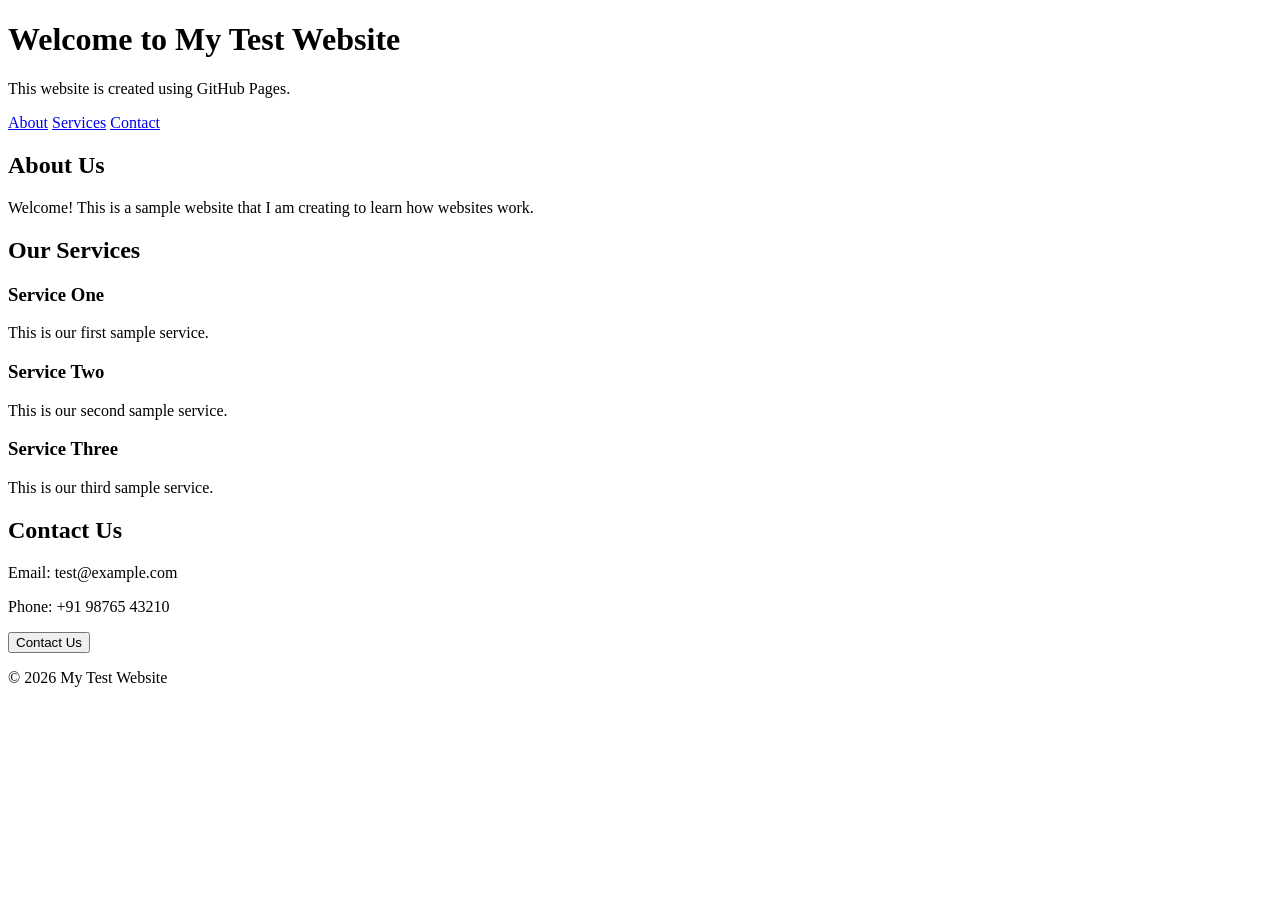
==== index.html @ ab99d6d4 "Create first website" ====
<!DOCTYPE html>
<html lang="en">
<head>
    <meta charset="UTF-8">

    <meta name="viewport" content="width=device-width, initial-scale=1.0">

    <title>My Test Website</title>

    <meta name="description" content="This is my first test website created using GitHub Pages.">
</head>

<body>

    <header>
        <h1>Welcome to My Test Website</h1>

        <p>This website is created using GitHub Pages.</p>

        <nav>
            <a href="#about">About</a>
            <a href="#services">Services</a>
            <a href="#contact">Contact</a>
        </nav>
    </header>


    <main>

        <section id="about">
            <h2>About Us</h2>

            <p>
                Welcome! This is a sample website that I am creating
                to learn how websites work.
            </p>
        </section>


        <section id="services">
            <h2>Our Services</h2>

            <div>
                <h3>Service One</h3>
                <p>This is our first sample service.</p>
            </div>

            <div>
                <h3>Service Two</h3>
                <p>This is our second sample service.</p>
            </div>

            <div>
                <h3>Service Three</h3>
                <p>This is our third sample service.</p>
            </div>
        </section>


        <section id="contact">
            <h2>Contact Us</h2>

            <p>Email: test@example.com</p>

            <p>Phone: +91 98765 43210</p>

            <button onclick="alert('Thank you for contacting us!')">
                Contact Us
            </button>
        </section>

    </main>


    <footer>
        <p>© 2026 My Test Website</p>
    </footer>

</body>
</html>
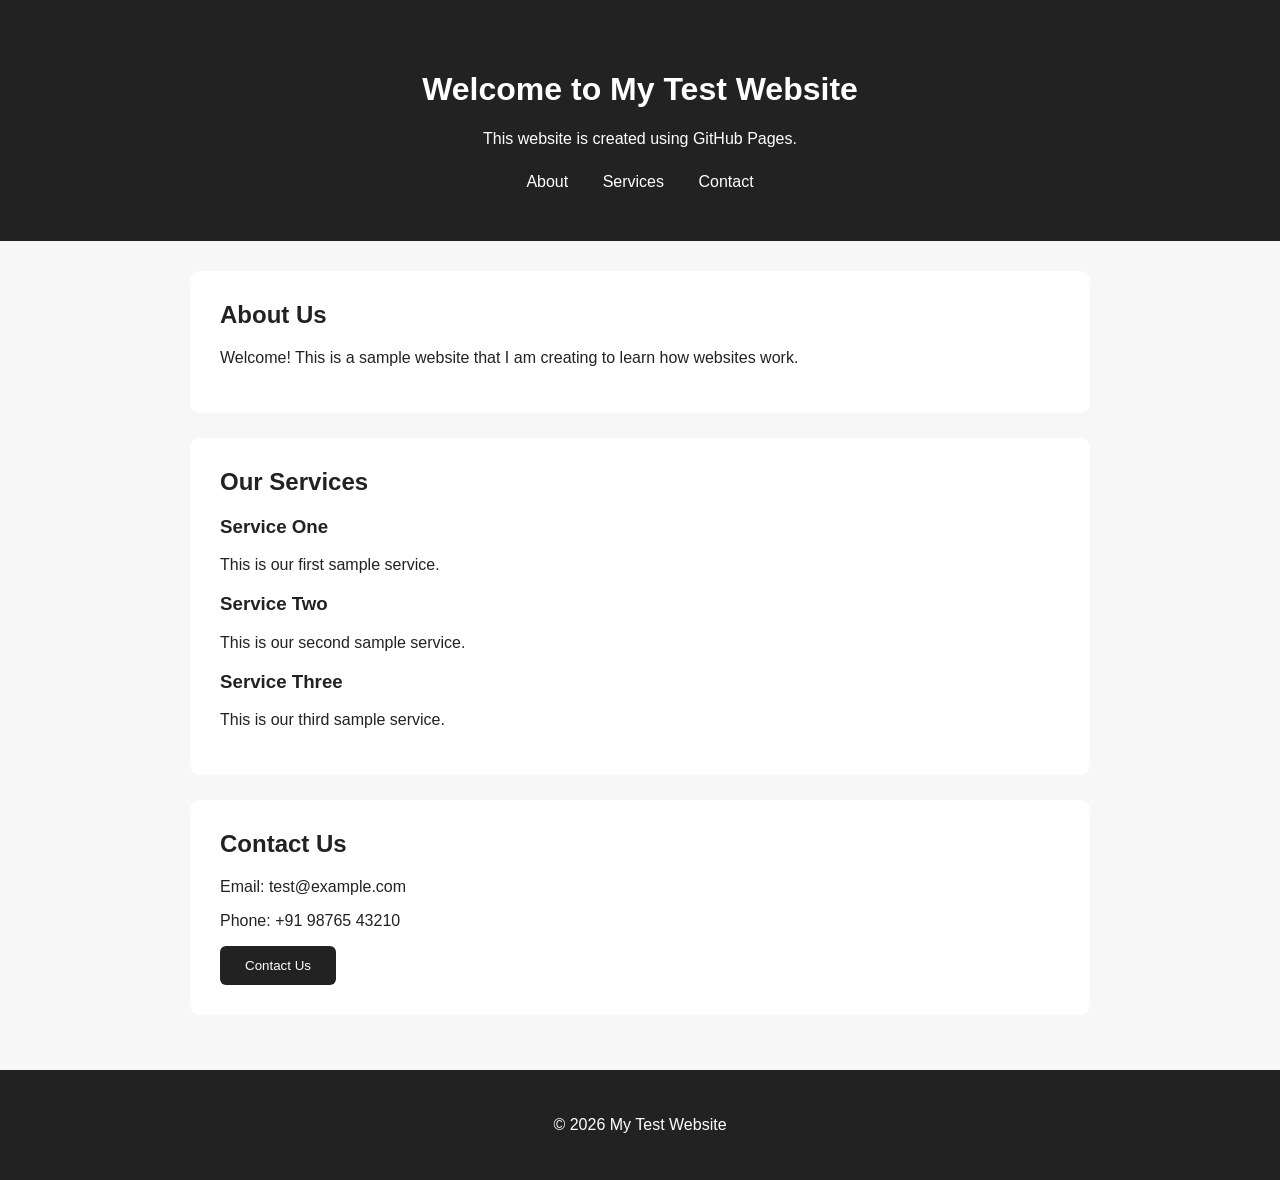
==== commit 2433d452: "Update index.html" ====
--- a/index.html
+++ b/index.html
@@ -6,6 +6,7 @@
     <meta name="viewport" content="width=device-width, initial-scale=1.0">
 
     <title>My Test Website</title>
+    <link rel="stylesheet" href="style.css">
 
     <meta name="description" content="This is my first test website created using GitHub Pages.">
 </head>
--- a/style.css
+++ b/style.css
@@ -0,0 +1,56 @@
+body {
+    margin: 0;
+    font-family: Arial, sans-serif;
+    background: #f7f7f7;
+    color: #222;
+}
+
+header {
+    background: #222;
+    color: white;
+    text-align: center;
+    padding: 50px 20px;
+}
+
+nav {
+    margin-top: 25px;
+}
+
+nav a {
+    color: white;
+    text-decoration: none;
+    margin: 0 15px;
+}
+
+main {
+    max-width: 900px;
+    margin: auto;
+    padding: 30px 20px;
+}
+
+section {
+    background: white;
+    margin-bottom: 25px;
+    padding: 30px;
+    border-radius: 10px;
+}
+
+h2 {
+    margin-top: 0;
+}
+
+button {
+    padding: 12px 25px;
+    border: none;
+    border-radius: 6px;
+    cursor: pointer;
+    background: #222;
+    color: white;
+}
+
+footer {
+    text-align: center;
+    padding: 30px;
+    background: #222;
+    color: white;
+}
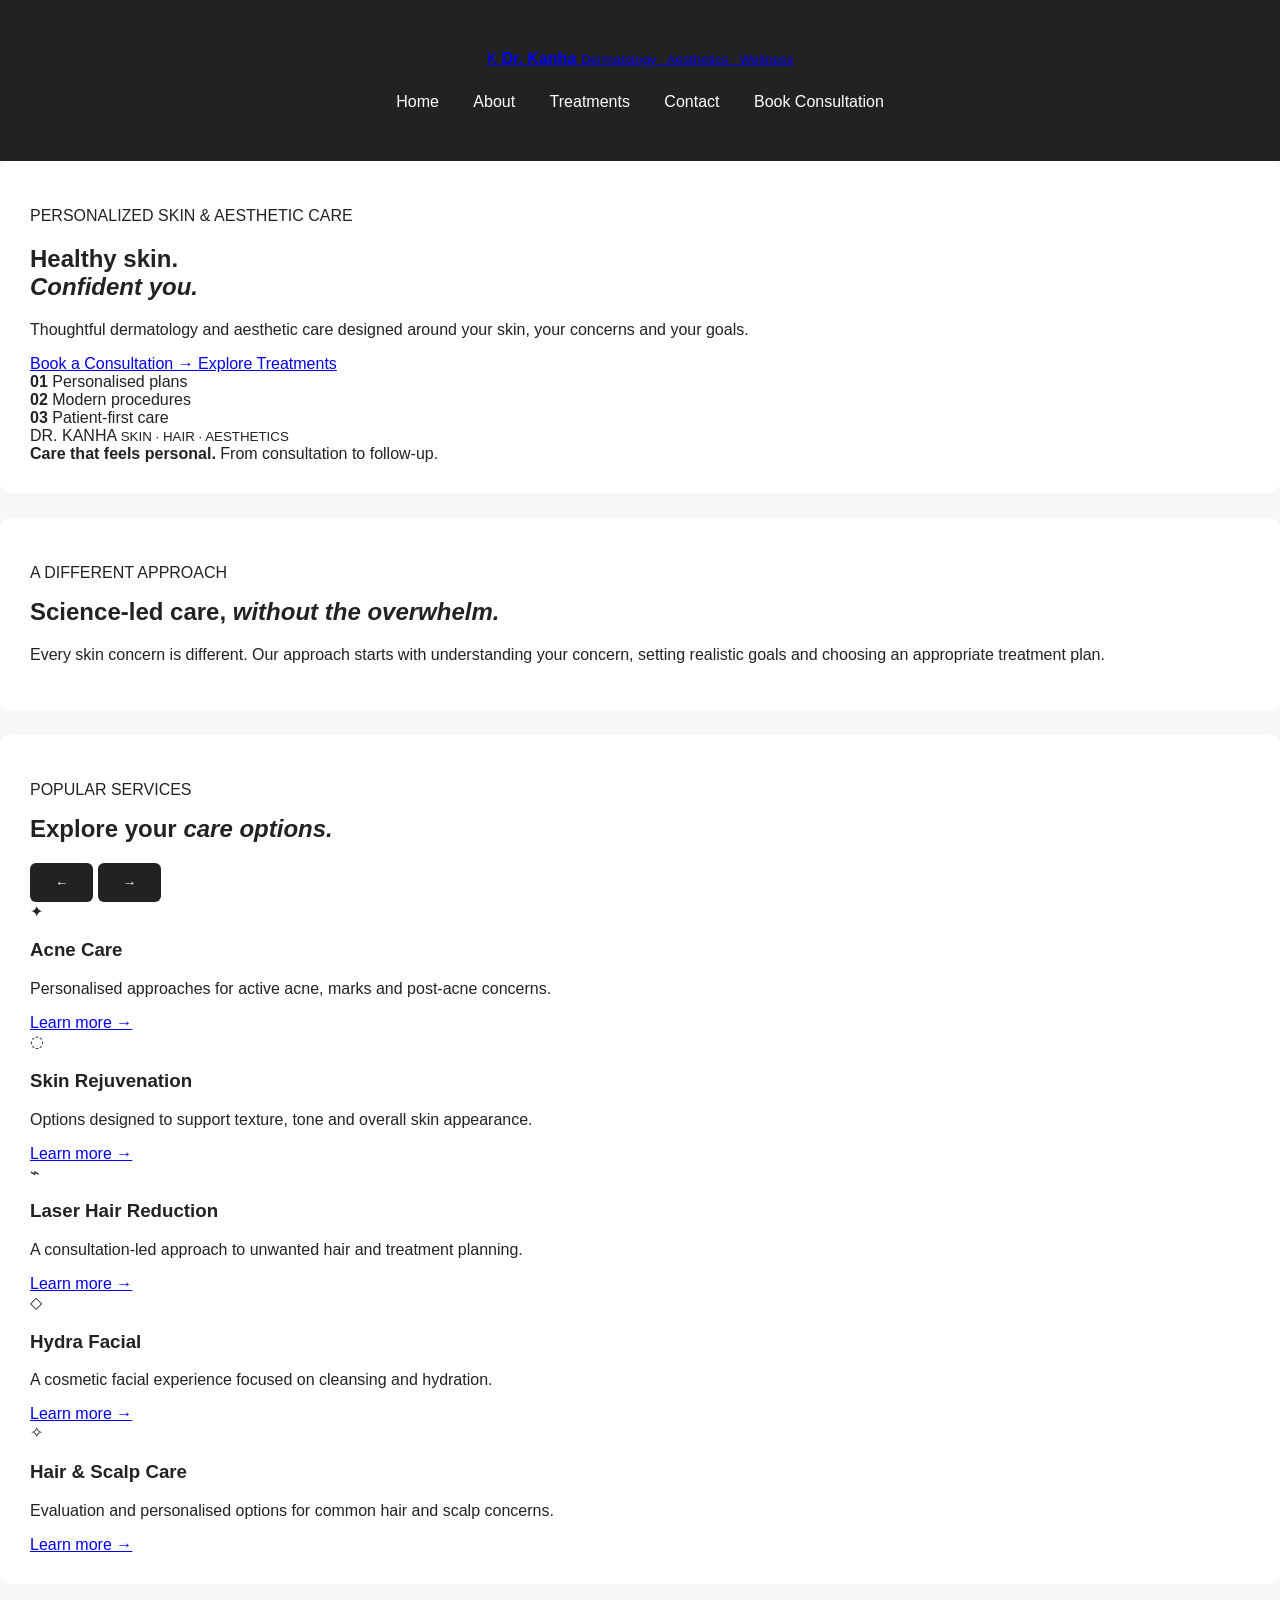
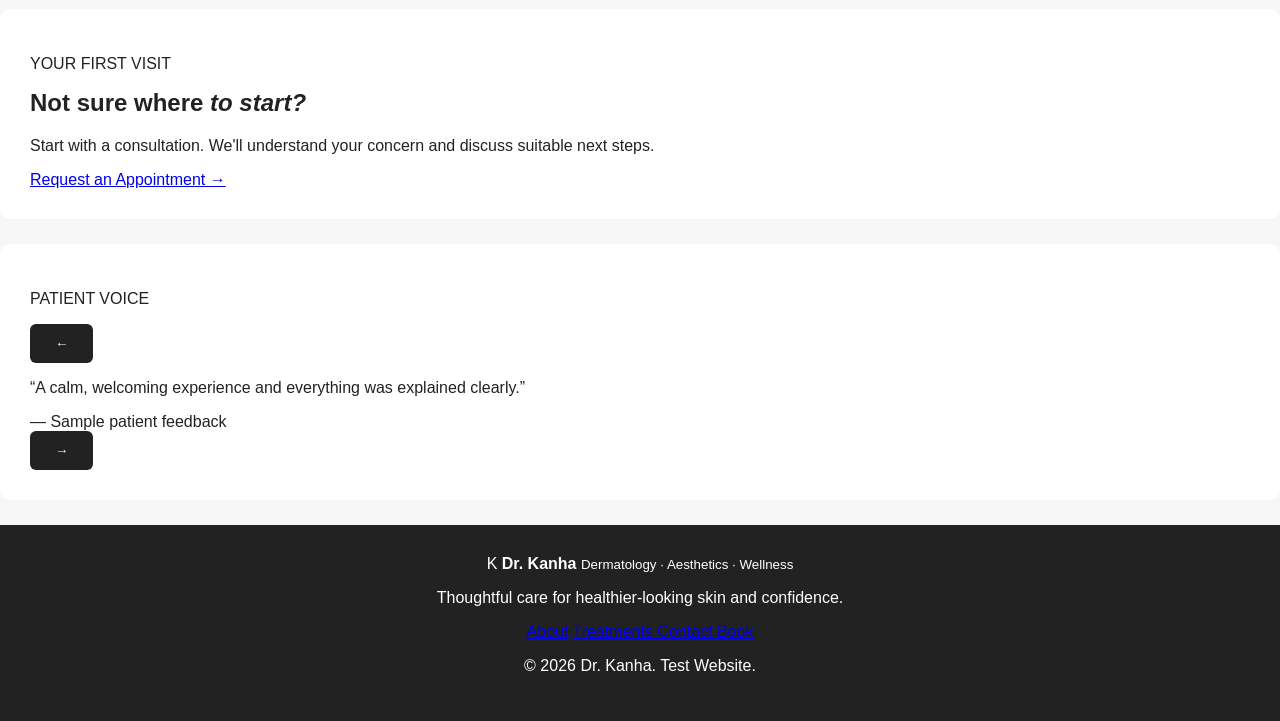
==== commit ab191d41: "Create new homepage design" ====
--- a/index.html
+++ b/index.html
@@ -1,81 +1,465 @@
 <!DOCTYPE html>
 <html lang="en">
+
 <head>
     <meta charset="UTF-8">
 
     <meta name="viewport" content="width=device-width, initial-scale=1.0">
 
-    <title>My Test Website</title>
+    <title>Dr. Kanha | Dermatology & Aesthetic Care</title>
+
+    <meta name="description"
+        content="Dr. Kanha provides personalised dermatology, skin, hair and aesthetic care. Book a consultation today.">
+
     <link rel="stylesheet" href="style.css">
-
-    <meta name="description" content="This is my first test website created using GitHub Pages.">
 </head>
 
 <body>
 
-    <header>
-        <h1>Welcome to My Test Website</h1>
-
-        <p>This website is created using GitHub Pages.</p>
-
-        <nav>
-            <a href="#about">About</a>
-            <a href="#services">Services</a>
-            <a href="#contact">Contact</a>
+    <!-- NAVIGATION -->
+
+    <header class="navbar">
+
+        <a href="index.html" class="logo">
+            <span class="logo-circle">K</span>
+
+            <span>
+                <strong>Dr. Kanha</strong>
+                <small>Dermatology · Aesthetics · Wellness</small>
+            </span>
+        </a>
+
+
+        <nav class="navigation">
+
+            <a href="index.html">Home</a>
+
+            <a href="about.html">About</a>
+
+            <a href="treatments.html">Treatments</a>
+
+            <a href="contact.html">Contact</a>
+
+            <a href="booking.html" class="nav-button">
+                Book Consultation
+            </a>
+
         </nav>
+
     </header>
 
 
-    <main>
-
-        <section id="about">
-            <h2>About Us</h2>
+
+    <!-- HERO -->
+
+    <section class="hero">
+
+        <div class="hero-content">
+
+            <p class="eyebrow">
+                PERSONALIZED SKIN & AESTHETIC CARE
+            </p>
+
+            <h1>
+                Healthy skin.
+                <br>
+                <em>Confident you.</em>
+            </h1>
+
+            <p class="hero-description">
+
+                Thoughtful dermatology and aesthetic care
+                designed around your skin, your concerns
+                and your goals.
+
+            </p>
+
+
+            <div class="hero-buttons">
+
+                <a href="booking.html" class="primary-button">
+                    Book a Consultation →
+                </a>
+
+                <a href="treatments.html" class="text-button">
+                    Explore Treatments
+                </a>
+
+            </div>
+
+
+            <div class="trust-items">
+
+                <div>
+                    <strong>01</strong>
+                    <span>Personalised plans</span>
+                </div>
+
+                <div>
+                    <strong>02</strong>
+                    <span>Modern procedures</span>
+                </div>
+
+                <div>
+                    <strong>03</strong>
+                    <span>Patient-first care</span>
+                </div>
+
+            </div>
+
+        </div>
+
+
+
+        <!-- HERO VISUAL -->
+
+        <div class="hero-visual">
+
+            <div class="circle circle-one"></div>
+
+            <div class="circle circle-two"></div>
+
+            <div class="doctor-placeholder">
+
+                <div class="doctor-placeholder-text">
+
+                    <span>DR. KANHA</span>
+
+                    <small>
+                        SKIN · HAIR · AESTHETICS
+                    </small>
+
+                </div>
+
+            </div>
+
+
+            <div class="floating-card">
+
+                <strong>Care that feels personal.</strong>
+
+                <span>
+                    From consultation to follow-up.
+                </span>
+
+            </div>
+
+        </div>
+
+    </section>
+
+
+
+    <!-- INTRO -->
+
+    <section class="intro section">
+
+        <div>
+
+            <p class="eyebrow">
+                A DIFFERENT APPROACH
+            </p>
+
+            <h2>
+                Science-led care,
+                <em>without the overwhelm.</em>
+            </h2>
+
+        </div>
+
+
+        <p>
+
+            Every skin concern is different.
+            Our approach starts with understanding
+            your concern, setting realistic goals and
+            choosing an appropriate treatment plan.
+
+        </p>
+
+    </section>
+
+
+
+    <!-- TREATMENTS -->
+
+    <section class="section">
+
+        <div class="section-heading">
+
+            <div>
+
+                <p class="eyebrow">
+                    POPULAR SERVICES
+                </p>
+
+                <h2>
+                    Explore your
+                    <em>care options.</em>
+                </h2>
+
+            </div>
+
+
+            <div class="carousel-buttons">
+
+                <button id="previous">
+                    ←
+                </button>
+
+                <button id="next">
+                    →
+                </button>
+
+            </div>
+
+        </div>
+
+
+
+        <div class="treatment-carousel" id="carousel">
+
+            <article class="treatment-card">
+
+                <div class="icon">
+                    ✦
+                </div>
+
+                <h3>
+                    Acne Care
+                </h3>
+
+                <p>
+                    Personalised approaches for active acne,
+                    marks and post-acne concerns.
+                </p>
+
+                <a href="treatments.html#acne">
+                    Learn more →
+                </a>
+
+            </article>
+
+
+            <article class="treatment-card">
+
+                <div class="icon">
+                    ◌
+                </div>
+
+                <h3>
+                    Skin Rejuvenation
+                </h3>
+
+                <p>
+                    Options designed to support texture,
+                    tone and overall skin appearance.
+                </p>
+
+                <a href="treatments.html#rejuvenation">
+                    Learn more →
+                </a>
+
+            </article>
+
+
+            <article class="treatment-card">
+
+                <div class="icon">
+                    ⌁
+                </div>
+
+                <h3>
+                    Laser Hair Reduction
+                </h3>
+
+                <p>
+                    A consultation-led approach to
+                    unwanted hair and treatment planning.
+                </p>
+
+                <a href="treatments.html#laser">
+                    Learn more →
+                </a>
+
+            </article>
+
+
+            <article class="treatment-card">
+
+                <div class="icon">
+                    ◇
+                </div>
+
+                <h3>
+                    Hydra Facial
+                </h3>
+
+                <p>
+                    A cosmetic facial experience focused
+                    on cleansing and hydration.
+                </p>
+
+                <a href="treatments.html#hydra">
+                    Learn more →
+                </a>
+
+            </article>
+
+
+            <article class="treatment-card">
+
+                <div class="icon">
+                    ✧
+                </div>
+
+                <h3>
+                    Hair & Scalp Care
+                </h3>
+
+                <p>
+                    Evaluation and personalised options
+                    for common hair and scalp concerns.
+                </p>
+
+                <a href="treatments.html#hair">
+                    Learn more →
+                </a>
+
+            </article>
+
+        </div>
+
+    </section>
+
+
+
+    <!-- CTA -->
+
+    <section class="dark-section">
+
+        <div>
+
+            <p class="eyebrow light">
+                YOUR FIRST VISIT
+            </p>
+
+            <h2>
+                Not sure where
+                <em>to start?</em>
+            </h2>
 
             <p>
-                Welcome! This is a sample website that I am creating
-                to learn how websites work.
-            </p>
-        </section>
-
-
-        <section id="services">
-            <h2>Our Services</h2>
+                Start with a consultation.
+                We'll understand your concern and
+                discuss suitable next steps.
+            </p>
+
+            <a href="booking.html" class="light-button">
+                Request an Appointment →
+            </a>
+
+        </div>
+
+    </section>
+
+
+
+    <!-- TESTIMONIAL -->
+
+    <section class="section testimonial">
+
+        <p class="eyebrow">
+            PATIENT VOICE
+        </p>
+
+        <div class="testimonial-box">
+
+            <button id="quotePrevious">
+                ←
+            </button>
 
             <div>
-                <h3>Service One</h3>
-                <p>This is our first sample service.</p>
-            </div>
-
-            <div>
-                <h3>Service Two</h3>
-                <p>This is our second sample service.</p>
-            </div>
-
-            <div>
-                <h3>Service Three</h3>
-                <p>This is our third sample service.</p>
-            </div>
-        </section>
-
-
-        <section id="contact">
-            <h2>Contact Us</h2>
-
-            <p>Email: test@example.com</p>
-
-            <p>Phone: +91 98765 43210</p>
-
-            <button onclick="alert('Thank you for contacting us!')">
-                Contact Us
+
+                <p id="quote">
+                    “A calm, welcoming experience
+                    and everything was explained clearly.”
+                </p>
+
+                <span id="quoteName">
+                    — Sample patient feedback
+                </span>
+
+            </div>
+
+            <button id="quoteNext">
+                →
             </button>
-        </section>
-
-    </main>
-
+
+        </div>
+
+    </section>
+
+
+
+    <!-- FOOTER -->
 
     <footer>
-        <p>© 2026 My Test Website</p>
+
+        <div class="footer-brand">
+
+            <div class="logo">
+
+                <span class="logo-circle">
+                    K
+                </span>
+
+                <span>
+                    <strong>Dr. Kanha</strong>
+
+                    <small>
+                        Dermatology · Aesthetics · Wellness
+                    </small>
+                </span>
+
+            </div>
+
+            <p>
+                Thoughtful care for healthier-looking
+                skin and confidence.
+            </p>
+
+        </div>
+
+
+        <div class="footer-links">
+
+            <a href="about.html">About</a>
+
+            <a href="treatments.html">
+                Treatments
+            </a>
+
+            <a href="contact.html">
+                Contact
+            </a>
+
+            <a href="booking.html">
+                Book
+            </a>
+
+        </div>
+
+
+        <p class="copyright">
+            © 2026 Dr. Kanha. Test Website.
+        </p>
+
     </footer>
 
+
+    <script src="script.js"></script>
+
 </body>
+
 </html>
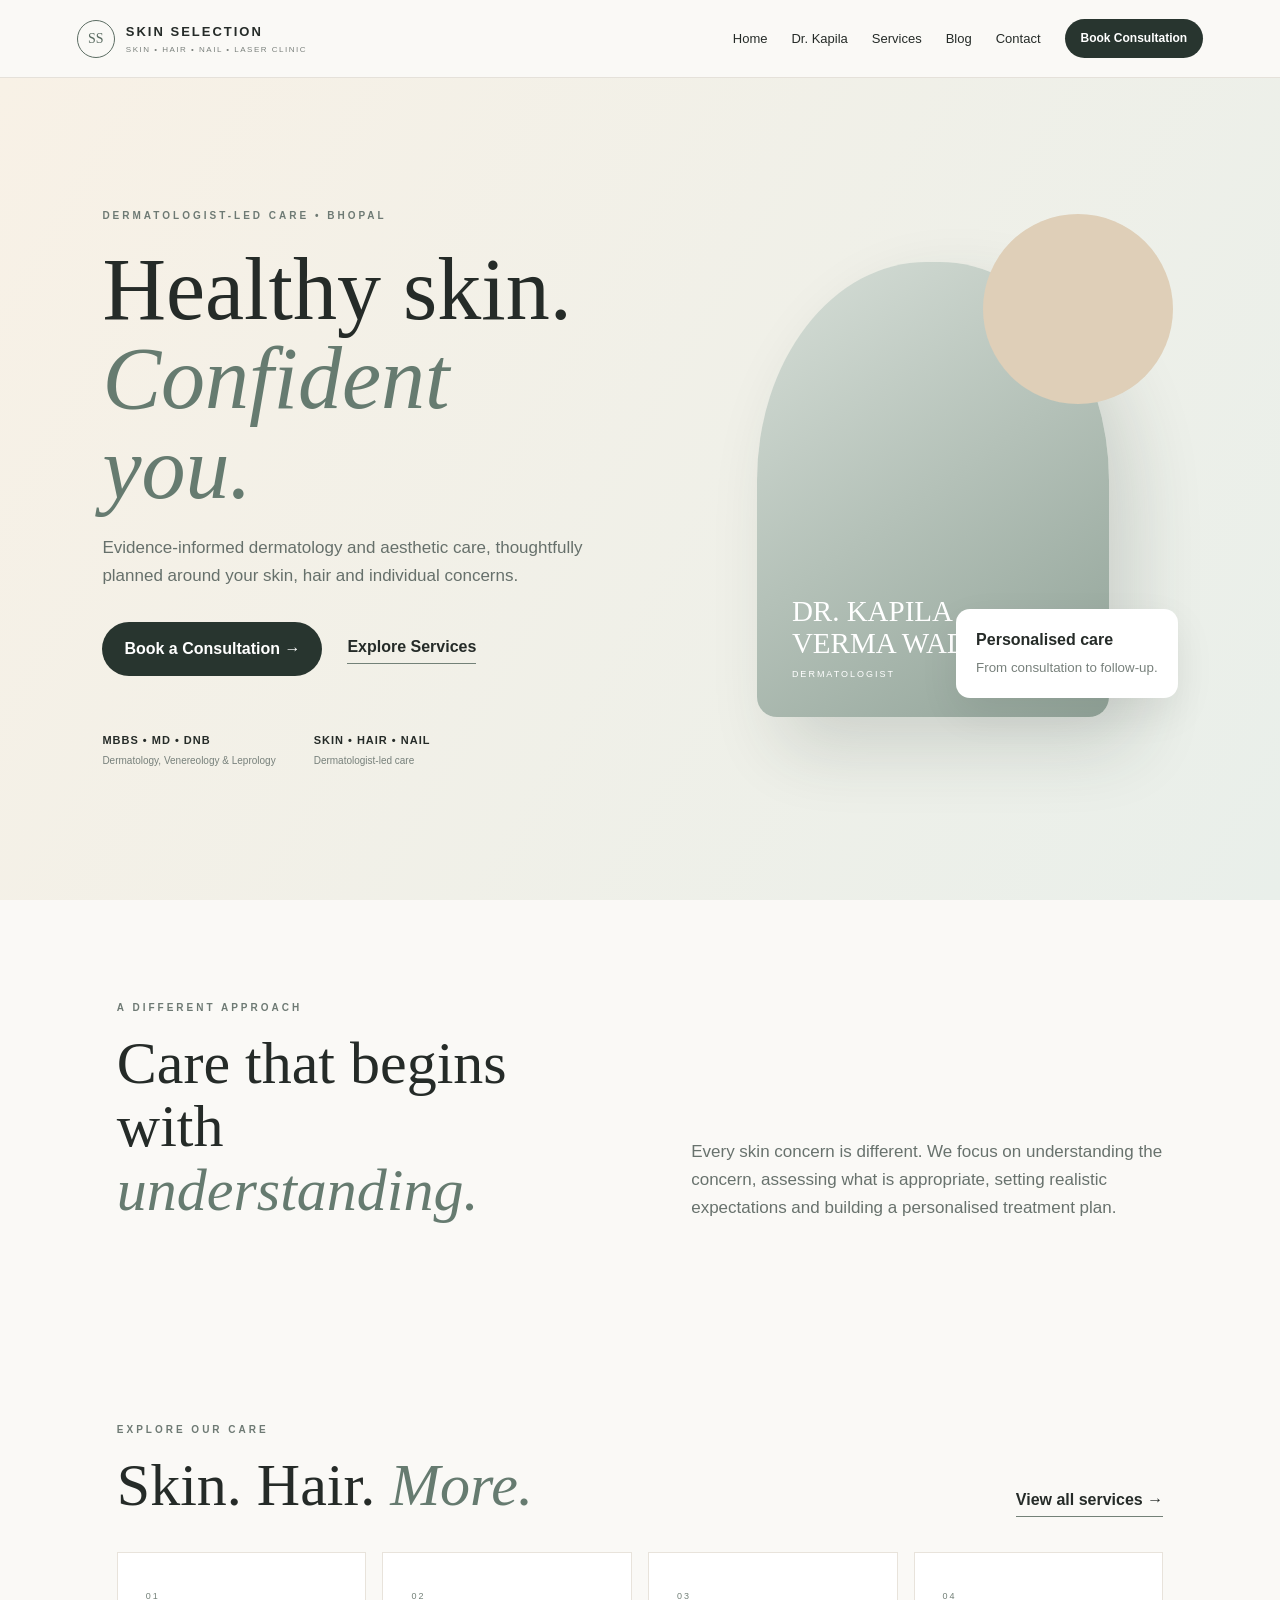
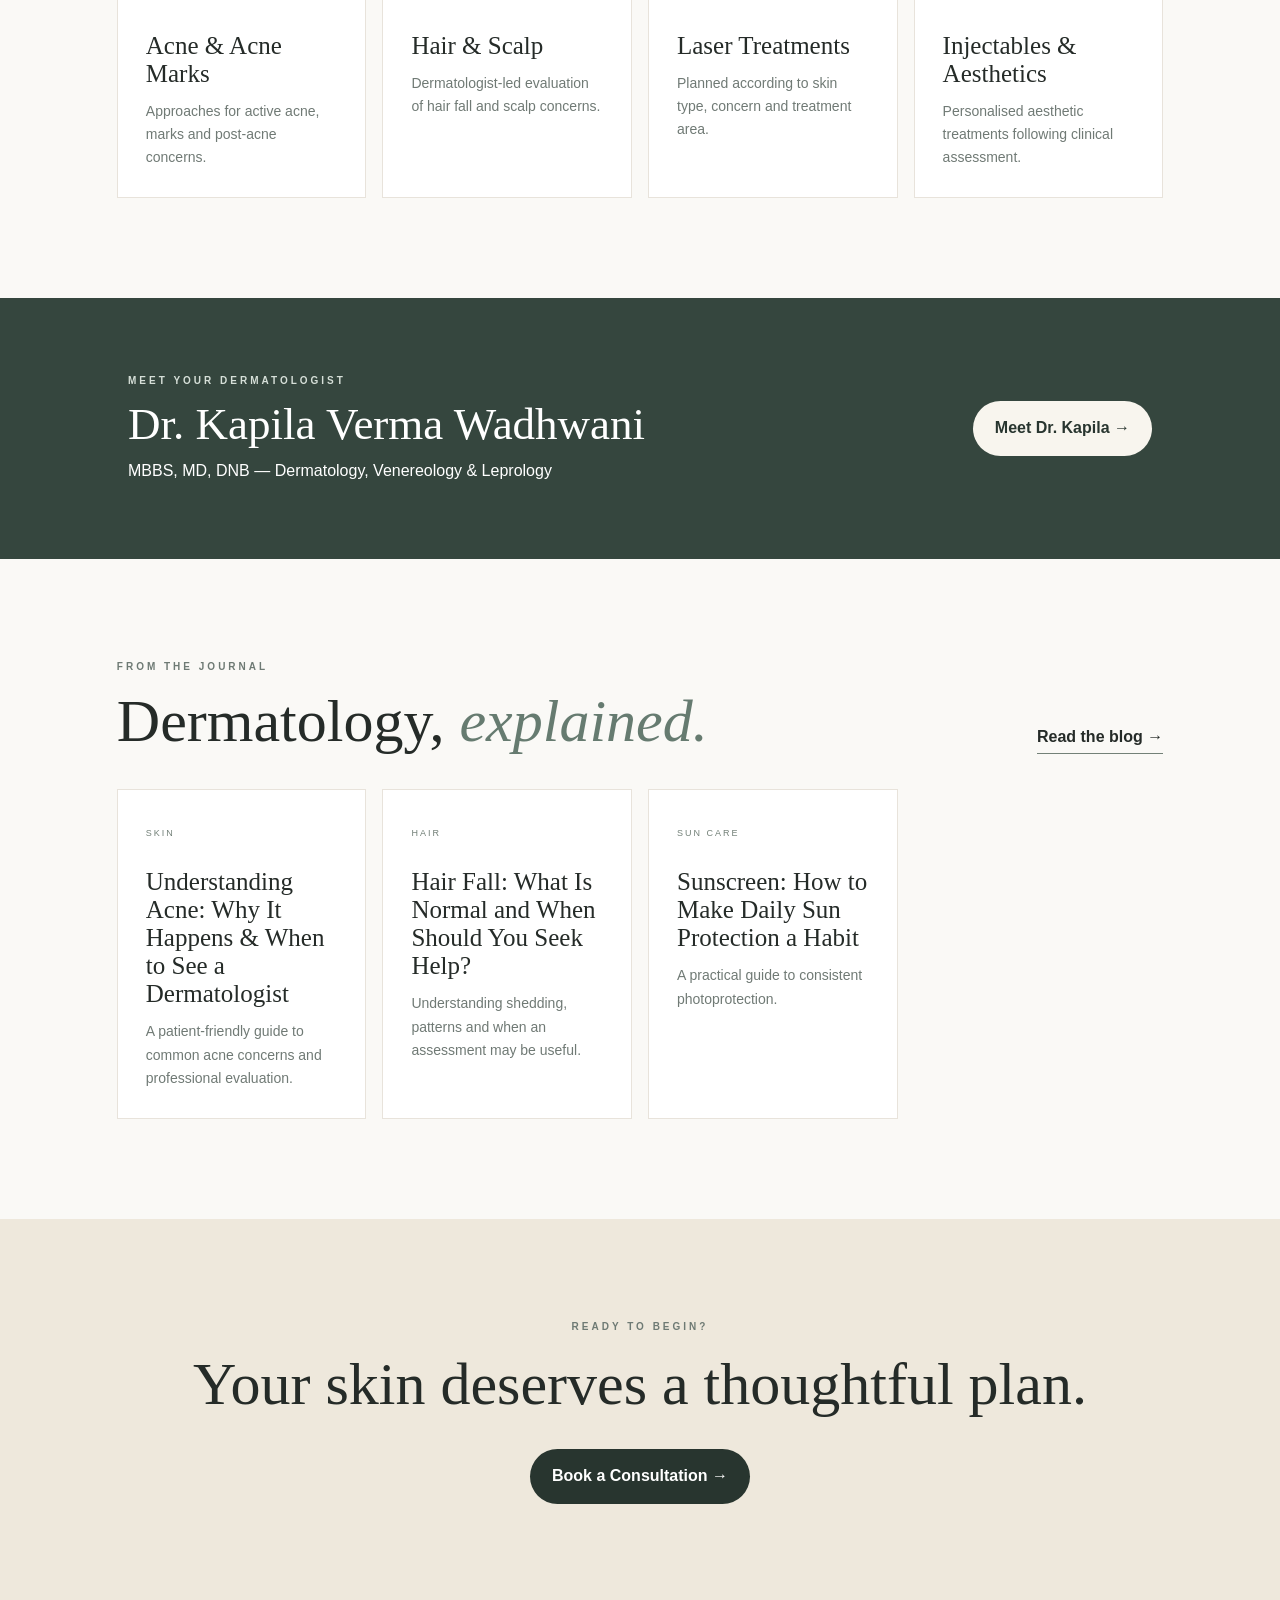
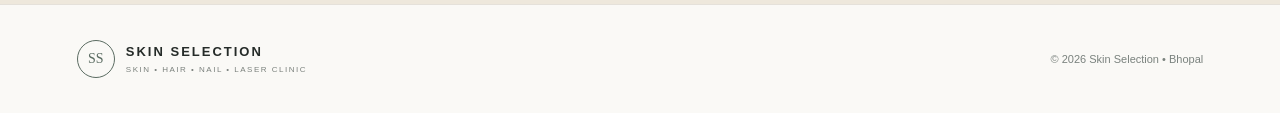
==== commit b9519314: "Add files via upload" ====
--- a/index.html
+++ b/index.html
@@ -1,465 +1,36 @@
 <!DOCTYPE html>
 <html lang="en">
+<head>
+<meta charset="UTF-8"><meta name="viewport" content="width=device-width,initial-scale=1.0">
+<title>Skin Selection | Skin • Hair • Nail • Laser Clinic | Bhopal</title>
+<meta name="description" content="Skin Selection — dermatologist-led skin, hair, nail and laser care in Bhopal with Dr. Kapila Verma Wadhwani.">
+<link rel="stylesheet" href="style.css">
+</head>
+<body>
+<header class="nav"><a class="brand" href="index.html"><span class="mark">SS</span><span><b>SKIN SELECTION</b><small>SKIN • HAIR • NAIL • LASER CLINIC</small></span></a>
+<nav><a href="index.html">Home</a><a href="about.html">Dr. Kapila</a><a href="treatments.html">Services</a><a href="blog.html">Blog</a><a href="contact.html">Contact</a><a class="btn small" href="booking.html">Book Consultation</a></nav><button class="menu">☰</button></header>
 
-<head>
-    <meta charset="UTF-8">
+<main>
+<section class="hero">
+<div class="hero-copy"><p class="eyebrow">DERMATOLOGIST-LED CARE • BHOPAL</p><h1>Healthy skin.<br><i>Confident you.</i></h1><p class="lead">Evidence-informed dermatology and aesthetic care, thoughtfully planned around your skin, hair and individual concerns.</p><div class="actions"><a class="btn" href="booking.html">Book a Consultation →</a><a class="link" href="treatments.html">Explore Services</a></div><div class="credentials"><span><b>MBBS • MD • DNB</b><small>Dermatology, Venereology & Leprology</small></span><span><b>SKIN • HAIR • NAIL</b><small>Dermatologist-led care</small></span></div></div>
+<div class="hero-art"><div class="orb"></div><div class="portrait"><span>DR. KAPILA<br>VERMA WADHWANI</span><small>DERMATOLOGIST</small></div><div class="float">Personalised care<br><small>From consultation to follow-up.</small></div></div>
+</section>
 
-    <meta name="viewport" content="width=device-width, initial-scale=1.0">
+<section class="intro"><div><p class="eyebrow">A DIFFERENT APPROACH</p><h2>Care that begins with <i>understanding.</i></h2></div><p>Every skin concern is different. We focus on understanding the concern, assessing what is appropriate, setting realistic expectations and building a personalised treatment plan.</p></section>
 
-    <title>Dr. Kanha | Dermatology & Aesthetic Care</title>
+<section class="section"><div class="heading"><div><p class="eyebrow">EXPLORE OUR CARE</p><h2>Skin. Hair. <i>More.</i></h2></div><a class="link" href="treatments.html">View all services →</a></div>
+<div class="cards">
+<a class="card" href="treatments.html#acne"><span>01</span><h3>Acne & Acne Marks</h3><p>Approaches for active acne, marks and post-acne concerns.</p></a>
+<a class="card" href="treatments.html#hair"><span>02</span><h3>Hair & Scalp</h3><p>Dermatologist-led evaluation of hair fall and scalp concerns.</p></a>
+<a class="card" href="treatments.html#laser"><span>03</span><h3>Laser Treatments</h3><p>Planned according to skin type, concern and treatment area.</p></a>
+<a class="card" href="treatments.html#injectables"><span>04</span><h3>Injectables & Aesthetics</h3><p>Personalised aesthetic treatments following clinical assessment.</p></a>
+</div></section>
 
-    <meta name="description"
-        content="Dr. Kanha provides personalised dermatology, skin, hair and aesthetic care. Book a consultation today.">
+<section class="band"><div><p class="eyebrow">MEET YOUR DERMATOLOGIST</p><h2>Dr. Kapila Verma Wadhwani</h2><p>MBBS, MD, DNB — Dermatology, Venereology & Leprology</p></div><a class="btn light" href="about.html">Meet Dr. Kapila →</a></section>
 
-    <link rel="stylesheet" href="style.css">
-</head>
+<section class="section blog-preview"><div class="heading"><div><p class="eyebrow">FROM THE JOURNAL</p><h2>Dermatology, <i>explained.</i></h2></div><a class="link" href="blog.html">Read the blog →</a></div><div class="cards"><a class="card" href="blog.html#acne"><span>SKIN</span><h3>Understanding Acne: Why It Happens & When to See a Dermatologist</h3><p>A patient-friendly guide to common acne concerns and professional evaluation.</p></a><a class="card" href="blog.html#hair"><span>HAIR</span><h3>Hair Fall: What Is Normal and When Should You Seek Help?</h3><p>Understanding shedding, patterns and when an assessment may be useful.</p></a><a class="card" href="blog.html#sun"><span>SUN CARE</span><h3>Sunscreen: How to Make Daily Sun Protection a Habit</h3><p>A practical guide to consistent photoprotection.</p></a></div></section>
 
-<body>
-
-    <!-- NAVIGATION -->
-
-    <header class="navbar">
-
-        <a href="index.html" class="logo">
-            <span class="logo-circle">K</span>
-
-            <span>
-                <strong>Dr. Kanha</strong>
-                <small>Dermatology · Aesthetics · Wellness</small>
-            </span>
-        </a>
-
-
-        <nav class="navigation">
-
-            <a href="index.html">Home</a>
-
-            <a href="about.html">About</a>
-
-            <a href="treatments.html">Treatments</a>
-
-            <a href="contact.html">Contact</a>
-
-            <a href="booking.html" class="nav-button">
-                Book Consultation
-            </a>
-
-        </nav>
-
-    </header>
-
-
-
-    <!-- HERO -->
-
-    <section class="hero">
-
-        <div class="hero-content">
-
-            <p class="eyebrow">
-                PERSONALIZED SKIN & AESTHETIC CARE
-            </p>
-
-            <h1>
-                Healthy skin.
-                <br>
-                <em>Confident you.</em>
-            </h1>
-
-            <p class="hero-description">
-
-                Thoughtful dermatology and aesthetic care
-                designed around your skin, your concerns
-                and your goals.
-
-            </p>
-
-
-            <div class="hero-buttons">
-
-                <a href="booking.html" class="primary-button">
-                    Book a Consultation →
-                </a>
-
-                <a href="treatments.html" class="text-button">
-                    Explore Treatments
-                </a>
-
-            </div>
-
-
-            <div class="trust-items">
-
-                <div>
-                    <strong>01</strong>
-                    <span>Personalised plans</span>
-                </div>
-
-                <div>
-                    <strong>02</strong>
-                    <span>Modern procedures</span>
-                </div>
-
-                <div>
-                    <strong>03</strong>
-                    <span>Patient-first care</span>
-                </div>
-
-            </div>
-
-        </div>
-
-
-
-        <!-- HERO VISUAL -->
-
-        <div class="hero-visual">
-
-            <div class="circle circle-one"></div>
-
-            <div class="circle circle-two"></div>
-
-            <div class="doctor-placeholder">
-
-                <div class="doctor-placeholder-text">
-
-                    <span>DR. KANHA</span>
-
-                    <small>
-                        SKIN · HAIR · AESTHETICS
-                    </small>
-
-                </div>
-
-            </div>
-
-
-            <div class="floating-card">
-
-                <strong>Care that feels personal.</strong>
-
-                <span>
-                    From consultation to follow-up.
-                </span>
-
-            </div>
-
-        </div>
-
-    </section>
-
-
-
-    <!-- INTRO -->
-
-    <section class="intro section">
-
-        <div>
-
-            <p class="eyebrow">
-                A DIFFERENT APPROACH
-            </p>
-
-            <h2>
-                Science-led care,
-                <em>without the overwhelm.</em>
-            </h2>
-
-        </div>
-
-
-        <p>
-
-            Every skin concern is different.
-            Our approach starts with understanding
-            your concern, setting realistic goals and
-            choosing an appropriate treatment plan.
-
-        </p>
-
-    </section>
-
-
-
-    <!-- TREATMENTS -->
-
-    <section class="section">
-
-        <div class="section-heading">
-
-            <div>
-
-                <p class="eyebrow">
-                    POPULAR SERVICES
-                </p>
-
-                <h2>
-                    Explore your
-                    <em>care options.</em>
-                </h2>
-
-            </div>
-
-
-            <div class="carousel-buttons">
-
-                <button id="previous">
-                    ←
-                </button>
-
-                <button id="next">
-                    →
-                </button>
-
-            </div>
-
-        </div>
-
-
-
-        <div class="treatment-carousel" id="carousel">
-
-            <article class="treatment-card">
-
-                <div class="icon">
-                    ✦
-                </div>
-
-                <h3>
-                    Acne Care
-                </h3>
-
-                <p>
-                    Personalised approaches for active acne,
-                    marks and post-acne concerns.
-                </p>
-
-                <a href="treatments.html#acne">
-                    Learn more →
-                </a>
-
-            </article>
-
-
-            <article class="treatment-card">
-
-                <div class="icon">
-                    ◌
-                </div>
-
-                <h3>
-                    Skin Rejuvenation
-                </h3>
-
-                <p>
-                    Options designed to support texture,
-                    tone and overall skin appearance.
-                </p>
-
-                <a href="treatments.html#rejuvenation">
-                    Learn more →
-                </a>
-
-            </article>
-
-
-            <article class="treatment-card">
-
-                <div class="icon">
-                    ⌁
-                </div>
-
-                <h3>
-                    Laser Hair Reduction
-                </h3>
-
-                <p>
-                    A consultation-led approach to
-                    unwanted hair and treatment planning.
-                </p>
-
-                <a href="treatments.html#laser">
-                    Learn more →
-                </a>
-
-            </article>
-
-
-            <article class="treatment-card">
-
-                <div class="icon">
-                    ◇
-                </div>
-
-                <h3>
-                    Hydra Facial
-                </h3>
-
-                <p>
-                    A cosmetic facial experience focused
-                    on cleansing and hydration.
-                </p>
-
-                <a href="treatments.html#hydra">
-                    Learn more →
-                </a>
-
-            </article>
-
-
-            <article class="treatment-card">
-
-                <div class="icon">
-                    ✧
-                </div>
-
-                <h3>
-                    Hair & Scalp Care
-                </h3>
-
-                <p>
-                    Evaluation and personalised options
-                    for common hair and scalp concerns.
-                </p>
-
-                <a href="treatments.html#hair">
-                    Learn more →
-                </a>
-
-            </article>
-
-        </div>
-
-    </section>
-
-
-
-    <!-- CTA -->
-
-    <section class="dark-section">
-
-        <div>
-
-            <p class="eyebrow light">
-                YOUR FIRST VISIT
-            </p>
-
-            <h2>
-                Not sure where
-                <em>to start?</em>
-            </h2>
-
-            <p>
-                Start with a consultation.
-                We'll understand your concern and
-                discuss suitable next steps.
-            </p>
-
-            <a href="booking.html" class="light-button">
-                Request an Appointment →
-            </a>
-
-        </div>
-
-    </section>
-
-
-
-    <!-- TESTIMONIAL -->
-
-    <section class="section testimonial">
-
-        <p class="eyebrow">
-            PATIENT VOICE
-        </p>
-
-        <div class="testimonial-box">
-
-            <button id="quotePrevious">
-                ←
-            </button>
-
-            <div>
-
-                <p id="quote">
-                    “A calm, welcoming experience
-                    and everything was explained clearly.”
-                </p>
-
-                <span id="quoteName">
-                    — Sample patient feedback
-                </span>
-
-            </div>
-
-            <button id="quoteNext">
-                →
-            </button>
-
-        </div>
-
-    </section>
-
-
-
-    <!-- FOOTER -->
-
-    <footer>
-
-        <div class="footer-brand">
-
-            <div class="logo">
-
-                <span class="logo-circle">
-                    K
-                </span>
-
-                <span>
-                    <strong>Dr. Kanha</strong>
-
-                    <small>
-                        Dermatology · Aesthetics · Wellness
-                    </small>
-                </span>
-
-            </div>
-
-            <p>
-                Thoughtful care for healthier-looking
-                skin and confidence.
-            </p>
-
-        </div>
-
-
-        <div class="footer-links">
-
-            <a href="about.html">About</a>
-
-            <a href="treatments.html">
-                Treatments
-            </a>
-
-            <a href="contact.html">
-                Contact
-            </a>
-
-            <a href="booking.html">
-                Book
-            </a>
-
-        </div>
-
-
-        <p class="copyright">
-            © 2026 Dr. Kanha. Test Website.
-        </p>
-
-    </footer>
-
-
-    <script src="script.js"></script>
-
-</body>
-
-</html>
+<section class="cta"><p class="eyebrow">READY TO BEGIN?</p><h2>Your skin deserves a thoughtful plan.</h2><a class="btn" href="booking.html">Book a Consultation →</a></section>
+</main>
+<footer><div class="brand"><span class="mark">SS</span><span><b>SKIN SELECTION</b><small>SKIN • HAIR • NAIL • LASER CLINIC</small></span></div><p>© 2026 Skin Selection • Bhopal</p></footer>
+<script src="script.js"></script></body></html>
--- a/style.css
+++ b/style.css
@@ -1,56 +1 @@
-body {
-    margin: 0;
-    font-family: Arial, sans-serif;
-    background: #f7f7f7;
-    color: #222;
-}
-
-header {
-    background: #222;
-    color: white;
-    text-align: center;
-    padding: 50px 20px;
-}
-
-nav {
-    margin-top: 25px;
-}
-
-nav a {
-    color: white;
-    text-decoration: none;
-    margin: 0 15px;
-}
-
-main {
-    max-width: 900px;
-    margin: auto;
-    padding: 30px 20px;
-}
-
-section {
-    background: white;
-    margin-bottom: 25px;
-    padding: 30px;
-    border-radius: 10px;
-}
-
-h2 {
-    margin-top: 0;
-}
-
-button {
-    padding: 12px 25px;
-    border: none;
-    border-radius: 6px;
-    cursor: pointer;
-    background: #222;
-    color: white;
-}
-
-footer {
-    text-align: center;
-    padding: 30px;
-    background: #222;
-    color: white;
-}
+*{box-sizing:border-box;margin:0;padding:0}html{scroll-behavior:smooth}body{font-family:Arial,Helvetica,sans-serif;background:#faf9f6;color:#252b28;line-height:1.65}a{text-decoration:none;color:inherit}.nav{height:78px;padding:0 6%;display:flex;align-items:center;justify-content:space-between;border-bottom:1px solid #e5e1da;background:rgba(250,249,246,.96);position:sticky;top:0;z-index:20;backdrop-filter:blur(10px)}.brand{display:flex;align-items:center;gap:11px}.brand b{display:block;font-size:13px;letter-spacing:2px}.brand small{display:block;font-size:8px;letter-spacing:1.5px;color:#7b817d}.mark{width:38px;height:38px;border:1px solid #5b6c62;border-radius:50%;display:grid;place-items:center;font:14px Georgia;color:#5b6c62}.nav nav{display:flex;gap:24px;align-items:center;font-size:13px}.nav nav a:hover,.active{color:#657a6e}.btn{display:inline-block;background:#28352f;color:#fff;padding:14px 22px;border-radius:28px;border:0;cursor:pointer;font-weight:600}.btn.small{padding:10px 16px;font-size:12px}.btn.light{background:#f8f5ee;color:#28352f}.link{font-weight:600;border-bottom:1px solid #738178;padding-bottom:3px}.menu{display:none;background:none;border:0;font-size:22px}.hero{min-height:calc(100vh - 78px);padding:7vw 8%;display:grid;grid-template-columns:1.02fr .98fr;gap:6vw;align-items:center;background:linear-gradient(120deg,#f8f1e6,#e9efea)}.eyebrow{font-size:10px;letter-spacing:3px;font-weight:700;color:#6e7a74}.hero h1,.pagehero h1{font:normal clamp(52px,7vw,88px)/1.02 Georgia,serif;margin:20px 0}.hero h1 i,.pagehero h1 i,h2 i{color:#667b70;font-weight:normal}.lead{max-width:570px;font-size:17px;color:#66706b}.actions{display:flex;gap:25px;align-items:center;margin-top:32px}.credentials{display:flex;gap:38px;margin-top:55px}.credentials b,.credentials small{display:block}.credentials b{font-size:11px;letter-spacing:1px}.credentials small{font-size:10px;color:#77807b;margin-top:4px}.hero-art{height:550px;position:relative;display:grid;place-items:center}.portrait{height:455px;width:72%;border-radius:48% 48% 20px 20px;background:linear-gradient(145deg,#d7dfd8,#91a398);display:flex;flex-direction:column;justify-content:flex-end;padding:35px;color:#fff;box-shadow:25px 30px 70px rgba(40,55,47,.16)}.portrait span{font:29px Georgia;line-height:1.1}.portrait small{font-size:9px;letter-spacing:2px;margin-top:7px}.orb{position:absolute;width:190px;height:190px;border-radius:50%;background:#dfcfb8;right:1%;top:0}.float{position:absolute;right:0;bottom:12%;background:#fff;padding:18px 20px;border-radius:14px;box-shadow:0 15px 40px #00000012;font-weight:700}.float small{font-weight:normal;color:#78817c}.intro,.section{max-width:1200px;margin:auto;padding:100px 6%}.intro{display:grid;grid-template-columns:1fr 1fr;gap:8vw;align-items:end}.intro h2,.section h2{font:normal clamp(38px,5vw,60px)/1.06 Georgia,serif;margin-top:15px}.intro>p{color:#68726d;font-size:17px}.heading{display:flex;justify-content:space-between;align-items:end;margin-bottom:35px}.cards{display:grid;grid-template-columns:repeat(4,1fr);gap:16px}.card{background:#fff;border:1px solid #e8e3db;padding:28px;min-height:230px;transition:.25s}.card:hover{transform:translateY(-4px);box-shadow:0 18px 40px #0000000b}.card span,.post span{font-size:9px;letter-spacing:2px;color:#738078}.card h3{font:normal 25px Georgia;margin:24px 0 12px}.card p,.post p{font-size:14px;color:#707a75}.band{padding:75px 10%;background:#35463e;color:#fff;display:flex;justify-content:space-between;align-items:center;gap:30px}.band h2{font:normal 45px Georgia;margin:8px 0}.band .eyebrow{color:#d6dfd8}.cta{text-align:center;padding:100px 6%;background:#eee8dc}.cta h2{font:normal clamp(38px,5vw,60px) Georgia;margin:15px 0 30px}.pagehero{padding:110px 10%;background:linear-gradient(120deg,#f8f1e6,#e9efea)}.pagehero>p:last-child{max-width:650px;color:#69736e;font-size:17px}.profile{display:grid;grid-template-columns:.85fr 1.15fr;gap:9vw;align-items:center}.profile-art{display:flex;justify-content:center}.profile .portrait{height:500px}.profile h2{margin-bottom:25px}.profile p{color:#68726d;margin-bottom:18px}.credential-list{display:grid;grid-template-columns:repeat(3,1fr);gap:10px;margin-top:30px}.credential-list div{border-top:1px solid #ddd6cc;padding-top:12px}.credential-list b,.credential-list span{display:block}.credential-list span{font-size:10px;color:#7a827e}.service-list article{display:grid;grid-template-columns:1fr 1fr;gap:8vw;padding:65px 0;border-bottom:1px solid #ddd8cf}.service-list h2{font-size:46px}.service-list article p:not(.eyebrow){color:#68726d;margin:18px 0 28px}.number{font:18px Georgia;color:#7a8b82;display:block;margin-bottom:18px}.blog-grid{display:grid;grid-template-columns:repeat(2,1fr);gap:18px}.post{background:#fff;border:1px solid #e8e3db;padding:35px}.post h2{font-size:32px;margin:18px 0}.post .link{display:inline-block;margin-top:25px}.contact-grid{display:grid;grid-template-columns:1fr 1fr;gap:7vw}.contact-items{margin-top:35px;display:grid;gap:20px}.contact-items small,.contact-items b{display:block}.contact-items small{font-size:9px;letter-spacing:2px;color:#77817b}.map{min-height:380px;background:#e8e6df;display:grid;place-items:center;text-align:center;padding:30px}.map span{font-size:35px}.map p{color:#69736e}.booking{max-width:900px}.booking form{display:grid;gap:18px;max-width:650px}.booking label{font-size:11px;letter-spacing:1px;font-weight:bold}.booking input,.booking select,.booking textarea{display:block;width:100%;margin-top:7px;border:1px solid #d9d5cc;background:#fff;padding:14px;font:15px Arial}.booking textarea{min-height:120px}.success{display:none;background:#fff;padding:45px;border:1px solid #e5e0d8}.success.show{display:block}.success h2{font:normal 45px Georgia;margin-bottom:10px}.success p{color:#69736e;margin-bottom:20px}footer{padding:35px 6%;border-top:1px solid #e5e1da;display:flex;justify-content:space-between;align-items:center}footer p{font-size:11px;color:#7a827e}@media(max-width:850px){.nav nav{display:none}.nav nav.open{display:flex;position:absolute;top:78px;left:0;right:0;background:#faf9f6;padding:20px 6%;flex-direction:column;align-items:flex-start;border-bottom:1px solid #ddd}.menu{display:block}.hero,.intro,.profile,.contact-grid,.service-list article{grid-template-columns:1fr}.hero{padding-top:60px}.hero-art{height:430px}.portrait{height:360px}.cards{grid-template-columns:1fr 1fr}.blog-grid{grid-template-columns:1fr}.credentials{flex-direction:column;gap:15px}.band,footer{flex-direction:column;align-items:flex-start}.pagehero{padding:75px 7%}.section,.intro{padding:70px 6%}}@media(max-width:520px){.cards{grid-template-columns:1fr}.hero h1,.pagehero h1{font-size:50px}.actions{flex-direction:column;align-items:flex-start}.hero-art{height:390px}.portrait{width:82%;height:330px}.float{right:-5px}.service-list h2{font-size:38px}.credential-list{grid-template-columns:1fr}.nav{padding:0 5%}}
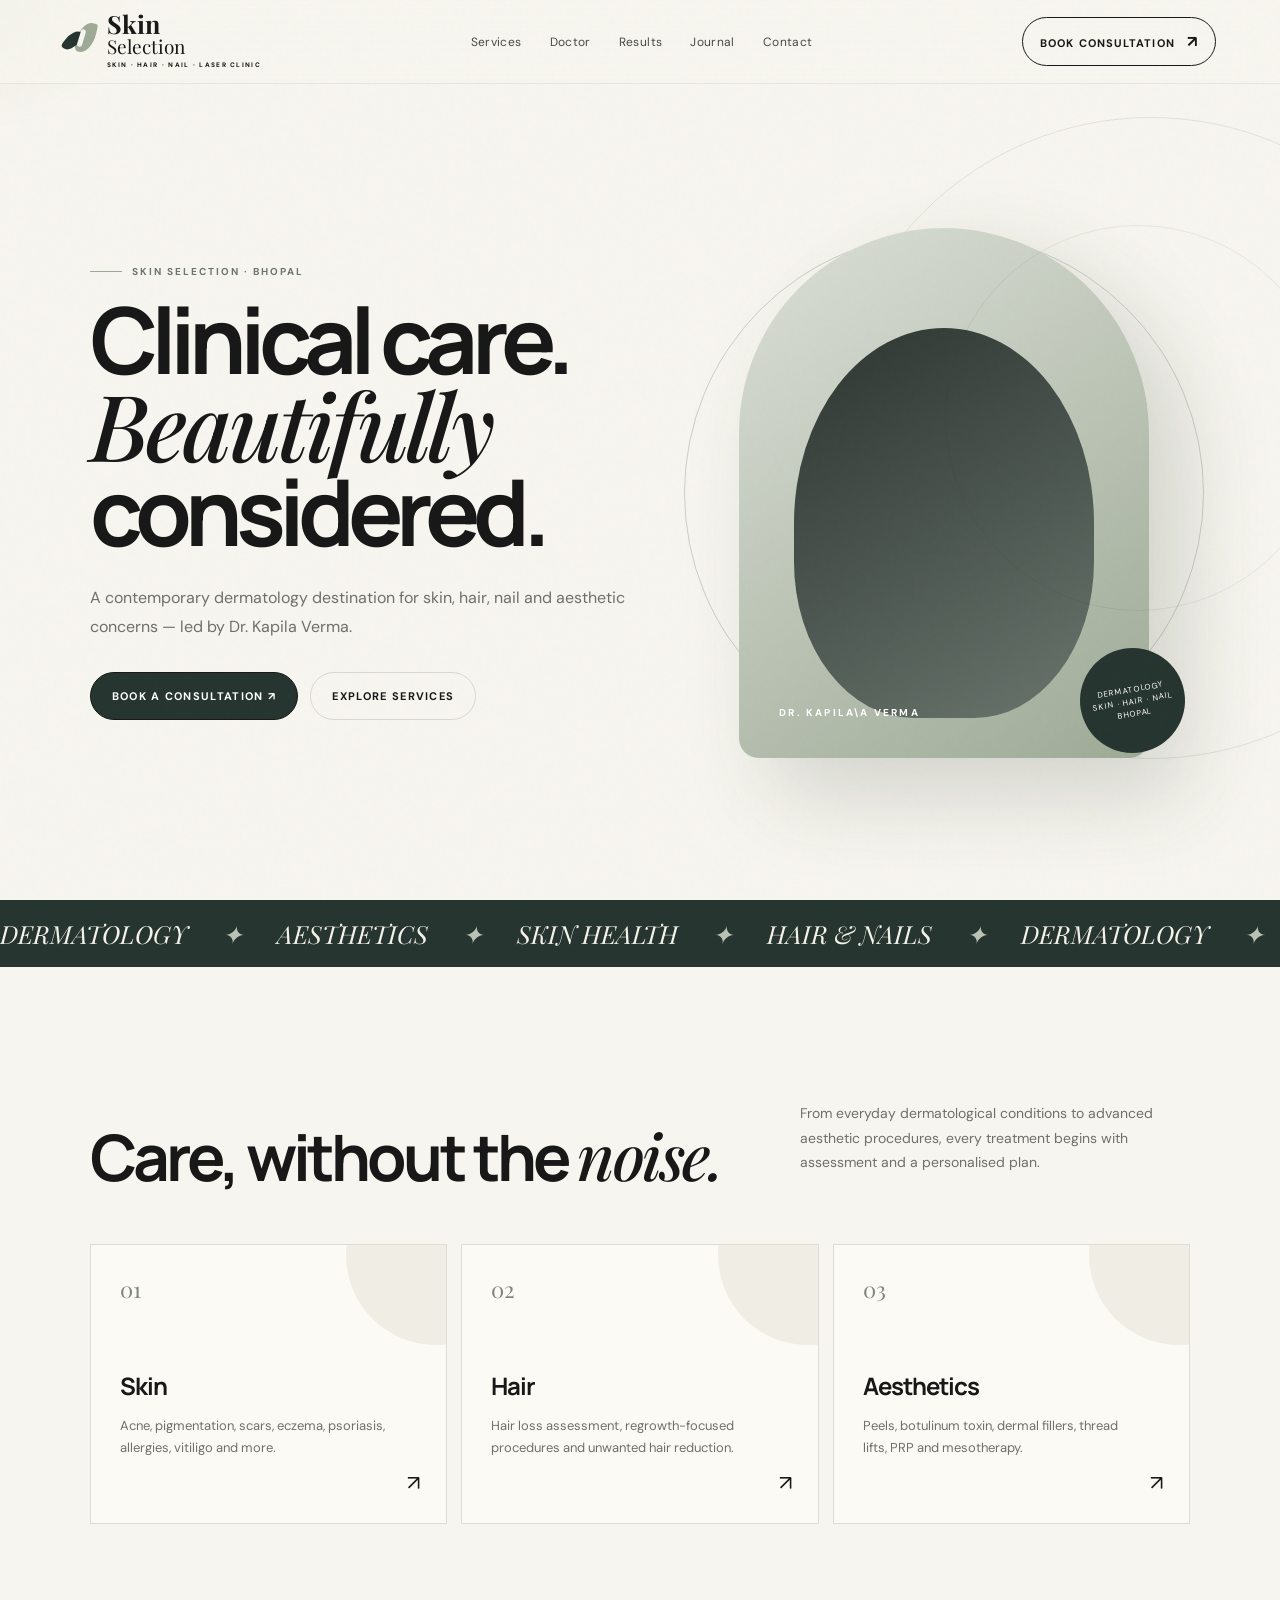
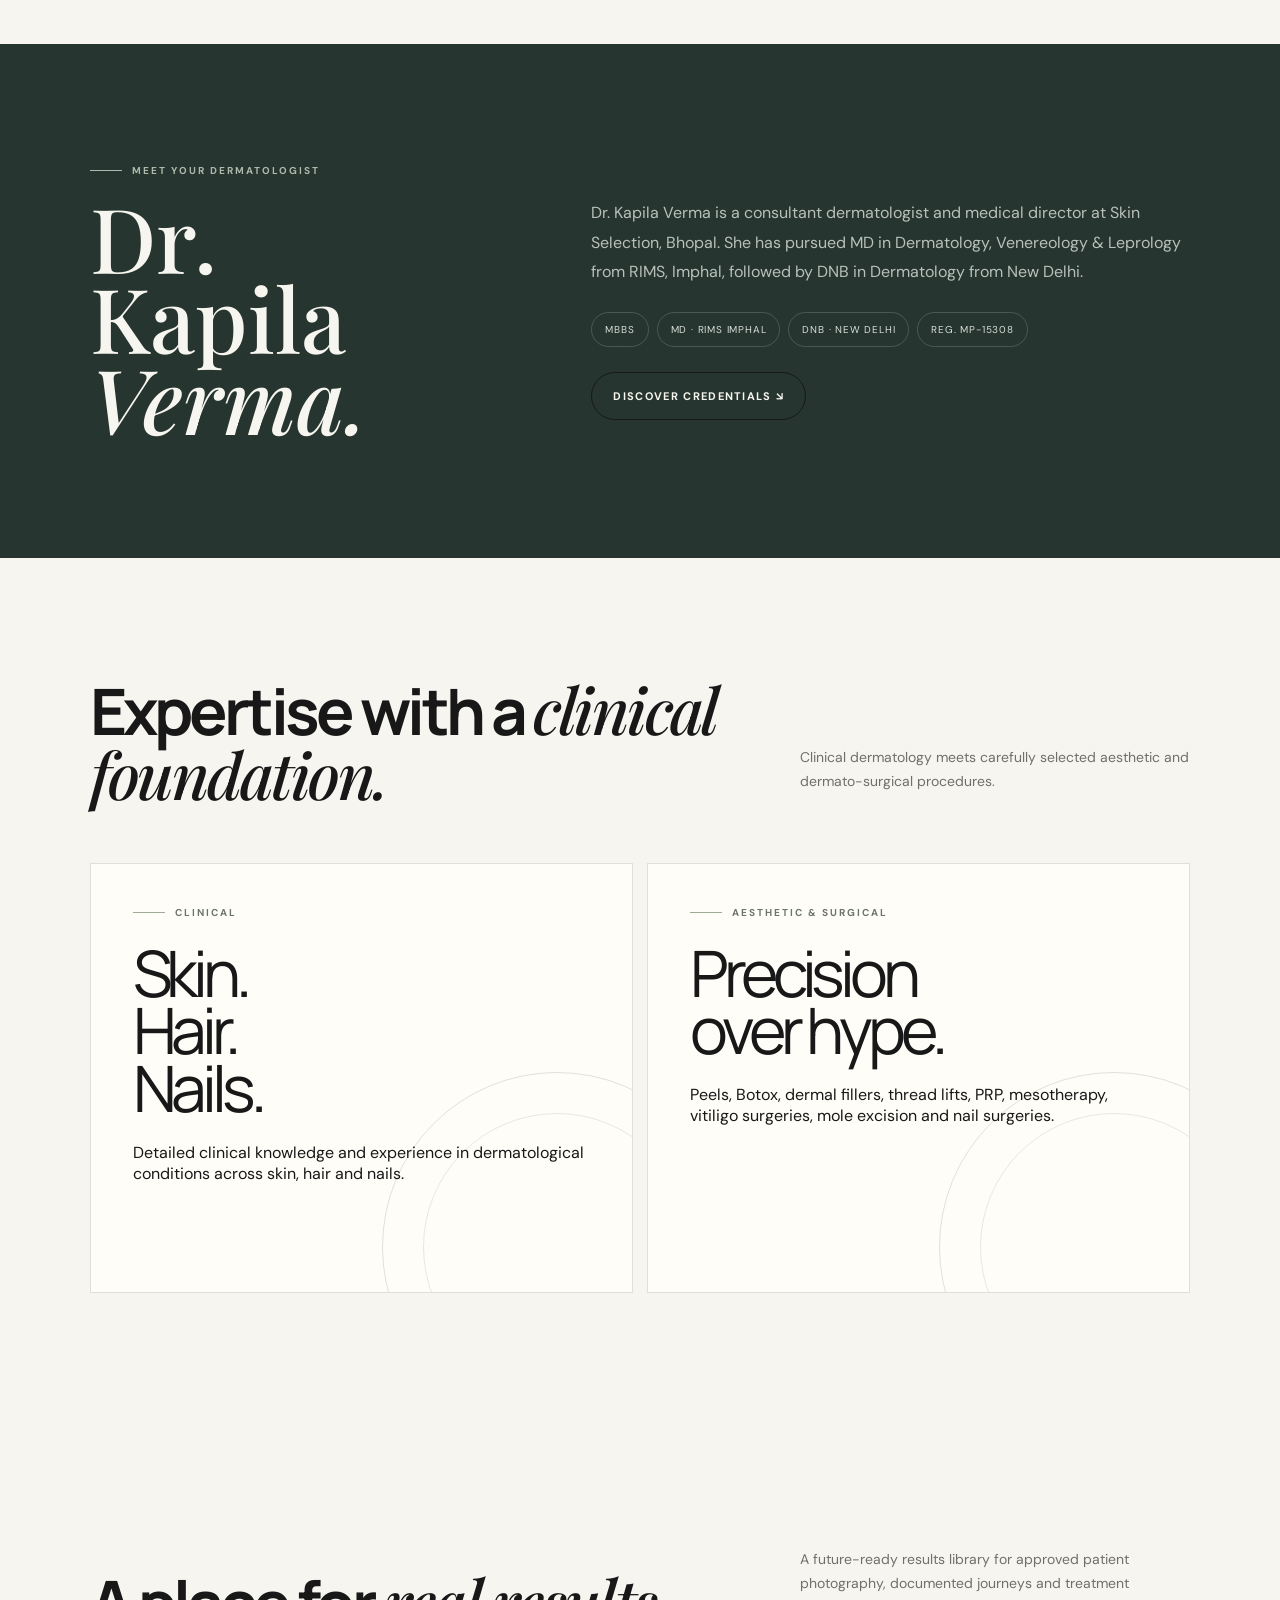
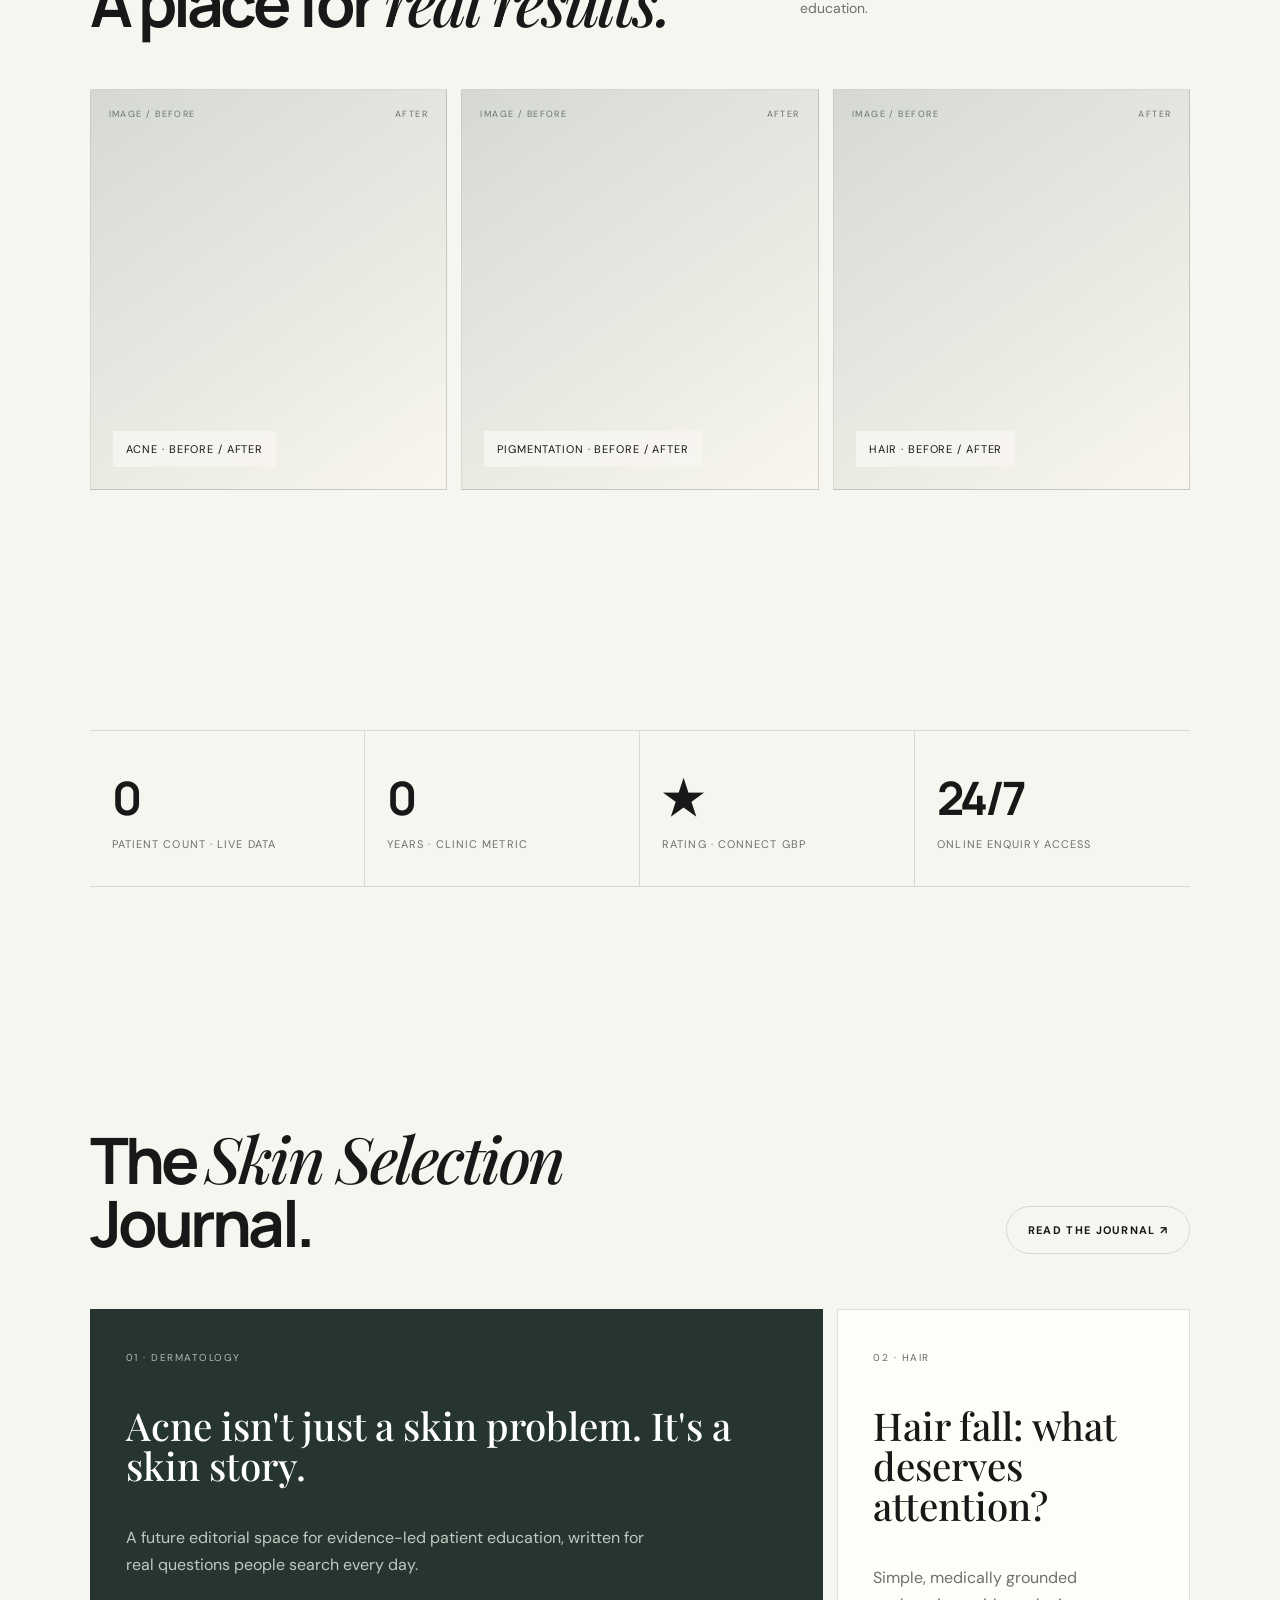
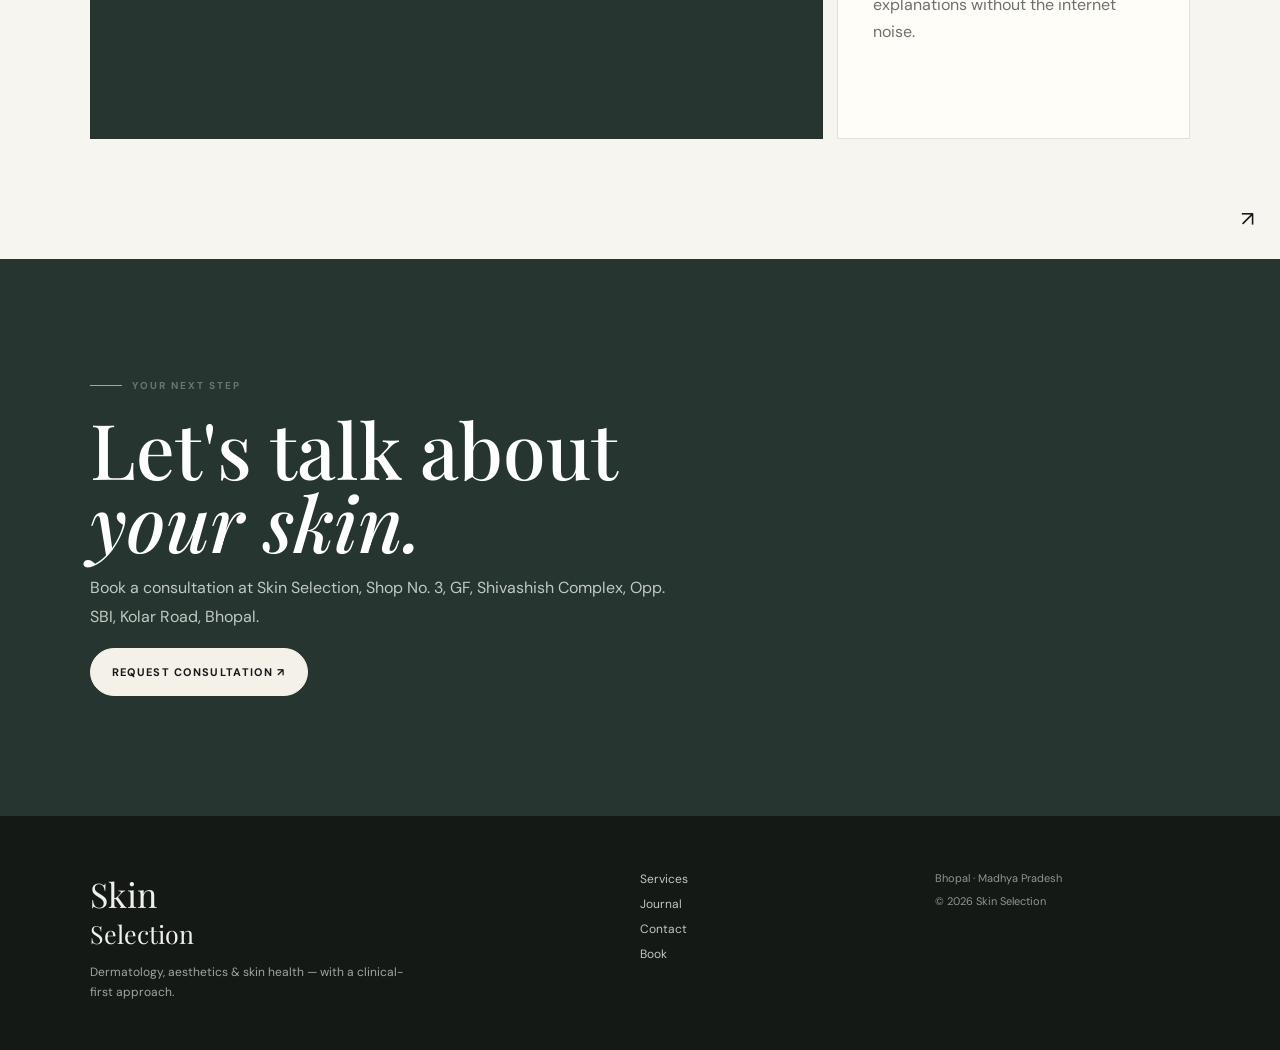
==== commit 12f39c69: "Add files via upload" ====
--- a/index.html
+++ b/index.html
@@ -1,36 +1,100 @@
-<!DOCTYPE html>
-<html lang="en">
-<head>
-<meta charset="UTF-8"><meta name="viewport" content="width=device-width,initial-scale=1.0">
-<title>Skin Selection | Skin • Hair • Nail • Laser Clinic | Bhopal</title>
-<meta name="description" content="Skin Selection — dermatologist-led skin, hair, nail and laser care in Bhopal with Dr. Kapila Verma Wadhwani.">
-<link rel="stylesheet" href="style.css">
-</head>
-<body>
-<header class="nav"><a class="brand" href="index.html"><span class="mark">SS</span><span><b>SKIN SELECTION</b><small>SKIN • HAIR • NAIL • LASER CLINIC</small></span></a>
-<nav><a href="index.html">Home</a><a href="about.html">Dr. Kapila</a><a href="treatments.html">Services</a><a href="blog.html">Blog</a><a href="contact.html">Contact</a><a class="btn small" href="booking.html">Book Consultation</a></nav><button class="menu">☰</button></header>
+<!doctype html><html lang="en"><head><meta charset="utf-8"><meta name="viewport" content="width=device-width,initial-scale=1">
+<title>Dermatology, reimagined · Skin Selection</title><meta name="description" content="Skin Selection — dermatologist-led skin, hair, nail and laser care in Bhopal.">
+<link rel="stylesheet" href="style.css"></head><body>
+<div class="cursor-orb" id="cursorOrb"></div>
+<div class="grain"></div>
+<div class="progress" id="progress"></div>
+<header class="nav">
+  <a class="brand" href="index.html" aria-label="Skin Selection home">
+    <span class="brand-mark"><i></i><b></b></span>
+    <span><strong>Skin</strong><em>Selection</em><small>SKIN · HAIR · NAIL · LASER CLINIC</small></span>
+  </a>
+  <nav id="navLinks">
+    <a href="services.html">Services</a>
+    <a href="index.html#doctor">Doctor</a>
+    <a href="index.html#results">Results</a>
+    <a href="blog.html">Journal</a>
+    <a href="contact.html">Contact</a>
+  </nav>
+  <a class="nav-cta" href="booking.html">Book consultation <span>↗</span></a>
+  <button class="menu" id="menuBtn" aria-label="Open menu"><span></span><span></span></button>
+</header>
 
 <main>
 <section class="hero">
-<div class="hero-copy"><p class="eyebrow">DERMATOLOGIST-LED CARE • BHOPAL</p><h1>Healthy skin.<br><i>Confident you.</i></h1><p class="lead">Evidence-informed dermatology and aesthetic care, thoughtfully planned around your skin, hair and individual concerns.</p><div class="actions"><a class="btn" href="booking.html">Book a Consultation →</a><a class="link" href="treatments.html">Explore Services</a></div><div class="credentials"><span><b>MBBS • MD • DNB</b><small>Dermatology, Venereology & Leprology</small></span><span><b>SKIN • HAIR • NAIL</b><small>Dermatologist-led care</small></span></div></div>
-<div class="hero-art"><div class="orb"></div><div class="portrait"><span>DR. KAPILA<br>VERMA WADHWANI</span><small>DERMATOLOGIST</small></div><div class="float">Personalised care<br><small>From consultation to follow-up.</small></div></div>
+ <div class="hero-copy reveal">
+  <div class="eyebrow">Skin Selection · Bhopal</div>
+  <h1>Clinical care.<br><span class="serif">Beautifully</span><br>considered.</h1>
+  <p>A contemporary dermatology destination for skin, hair, nail and aesthetic concerns — led by Dr. Kapila Verma.</p>
+  <div class="actions"><a class="btn primary" href="booking.html">Book a consultation ↗</a><a class="btn ghost" href="services.html">Explore services</a></div>
+ </div>
+ <div class="hero-art reveal"><div class="orbit"></div><div class="portrait-card"></div><div class="stamp">Dermatology<br>Skin · Hair · Nail<br>Bhopal</div></div>
+</section>
+<div class="marquee"><div class="marquee-track">DERMATOLOGY <span>✦</span> AESTHETICS <span>✦</span> SKIN HEALTH <span>✦</span> HAIR &amp; NAILS <span>✦</span> DERMATOLOGY <span>✦</span> AESTHETICS <span>✦</span> SKIN HEALTH <span>✦</span> HAIR &amp; NAILS <span>✦</span></div></div>
+
+<section class="section reveal" id="services">
+ <div class="section-head"><h2>Care, without the <span class="serif">noise.</span></h2><p>From everyday dermatological conditions to advanced aesthetic procedures, every treatment begins with assessment and a personalised plan.</p></div>
+ <div class="cards">
+  <a class="card" href="services.html"><span class="num">01</span><h3>Skin</h3><p>Acne, pigmentation, scars, eczema, psoriasis, allergies, vitiligo and more.</p><span class="arrow">↗</span></a>
+  <a class="card" href="services.html"><span class="num">02</span><h3>Hair</h3><p>Hair loss assessment, regrowth-focused procedures and unwanted hair reduction.</p><span class="arrow">↗</span></a>
+  <a class="card" href="services.html"><span class="num">03</span><h3>Aesthetics</h3><p>Peels, botulinum toxin, dermal fillers, thread lifts, PRP and mesotherapy.</p><span class="arrow">↗</span></a>
+ </div>
 </section>
 
-<section class="intro"><div><p class="eyebrow">A DIFFERENT APPROACH</p><h2>Care that begins with <i>understanding.</i></h2></div><p>Every skin concern is different. We focus on understanding the concern, assessing what is appropriate, setting realistic expectations and building a personalised treatment plan.</p></section>
+<section class="section doctor" id="doctor">
+ <div class="reveal"><div class="eyebrow">Meet your dermatologist</div><h2>Dr. Kapila<br><i>Verma.</i></h2></div>
+ <div class="doctor-copy reveal"><p>Dr. Kapila Verma is a consultant dermatologist and medical director at Skin Selection, Bhopal. She has pursued MD in Dermatology, Venereology &amp; Leprology from RIMS, Imphal, followed by DNB in Dermatology from New Delhi.</p>
+ <div class="credentials"><span class="pill">MBBS</span><span class="pill">MD · RIMS Imphal</span><span class="pill">DNB · New Delhi</span><span class="pill">Reg. MP-15308</span></div>
+ <a class="btn" href="#credentials">Discover credentials ↘</a></div>
+</section>
 
-<section class="section"><div class="heading"><div><p class="eyebrow">EXPLORE OUR CARE</p><h2>Skin. Hair. <i>More.</i></h2></div><a class="link" href="treatments.html">View all services →</a></div>
-<div class="cards">
-<a class="card" href="treatments.html#acne"><span>01</span><h3>Acne & Acne Marks</h3><p>Approaches for active acne, marks and post-acne concerns.</p></a>
-<a class="card" href="treatments.html#hair"><span>02</span><h3>Hair & Scalp</h3><p>Dermatologist-led evaluation of hair fall and scalp concerns.</p></a>
-<a class="card" href="treatments.html#laser"><span>03</span><h3>Laser Treatments</h3><p>Planned according to skin type, concern and treatment area.</p></a>
-<a class="card" href="treatments.html#injectables"><span>04</span><h3>Injectables & Aesthetics</h3><p>Personalised aesthetic treatments following clinical assessment.</p></a>
-</div></section>
+<section class="section" id="credentials">
+ <div class="section-head reveal"><h2>Expertise with a <span class="serif">clinical foundation.</span></h2><p>Clinical dermatology meets carefully selected aesthetic and dermato-surgical procedures.</p></div>
+ <div class="split">
+  <div class="panel reveal"><div class="eyebrow">Clinical</div><div class="big">Skin.<br>Hair.<br>Nails.</div><p>Detailed clinical knowledge and experience in dermatological conditions across skin, hair and nails.</p><div class="rings"></div></div>
+  <div class="panel reveal"><div class="eyebrow">Aesthetic &amp; surgical</div><div class="big">Precision<br>over hype.</div><p>Peels, Botox, dermal fillers, thread lifts, PRP, mesotherapy, vitiligo surgeries, mole excision and nail surgeries.</p><div class="rings"></div></div>
+ </div>
+</section>
 
-<section class="band"><div><p class="eyebrow">MEET YOUR DERMATOLOGIST</p><h2>Dr. Kapila Verma Wadhwani</h2><p>MBBS, MD, DNB — Dermatology, Venereology & Leprology</p></div><a class="btn light" href="about.html">Meet Dr. Kapila →</a></section>
+<section class="section" id="results">
+ <div class="section-head reveal"><h2>A place for <span class="serif">real results.</span></h2><p>A future-ready results library for approved patient photography, documented journeys and treatment education.</p></div>
+ <div class="result-grid">
+  <div class="result reveal"><span>Acne · Before / After</span></div><div class="result reveal"><span>Pigmentation · Before / After</span></div><div class="result reveal"><span>Hair · Before / After</span></div>
+ </div>
+</section>
 
-<section class="section blog-preview"><div class="heading"><div><p class="eyebrow">FROM THE JOURNAL</p><h2>Dermatology, <i>explained.</i></h2></div><a class="link" href="blog.html">Read the blog →</a></div><div class="cards"><a class="card" href="blog.html#acne"><span>SKIN</span><h3>Understanding Acne: Why It Happens & When to See a Dermatologist</h3><p>A patient-friendly guide to common acne concerns and professional evaluation.</p></a><a class="card" href="blog.html#hair"><span>HAIR</span><h3>Hair Fall: What Is Normal and When Should You Seek Help?</h3><p>Understanding shedding, patterns and when an assessment may be useful.</p></a><a class="card" href="blog.html#sun"><span>SUN CARE</span><h3>Sunscreen: How to Make Daily Sun Protection a Habit</h3><p>A practical guide to consistent photoprotection.</p></a></div></section>
+<section class="section reveal">
+ <div class="stats">
+  <div class="stat"><strong data-count="0">0</strong><span>Patient count · live data</span></div>
+  <div class="stat"><strong data-count="0">0</strong><span>Years · clinic metric</span></div>
+  <div class="stat"><strong>★</strong><span>Rating · connect GBP</span></div>
+  <div class="stat"><strong>24/7</strong><span>Online enquiry access</span></div>
+ </div>
+</section>
 
-<section class="cta"><p class="eyebrow">READY TO BEGIN?</p><h2>Your skin deserves a thoughtful plan.</h2><a class="btn" href="booking.html">Book a Consultation →</a></section>
+<section class="section">
+ <div class="section-head reveal"><h2>The <span class="serif">Skin Selection</span> Journal.</h2><a class="btn ghost" href="blog.html">Read the journal ↗</a></div>
+ <div class="journal-grid">
+  <article class="article feature reveal"><small>01 · Dermatology</small><h3>Acne isn't just a skin problem. It's a skin story.</h3><p>A future editorial space for evidence-led patient education, written for real questions people search every day.</p></article>
+  <article class="article reveal"><small>02 · Hair</small><h3>Hair fall: what deserves attention?</h3><p>Simple, medically grounded explanations without the internet noise.</p><a class="arrow" href="blog.html">↗</a></article>
+ </div>
+</section>
+
+<section class="section booking reveal"><div class="eyebrow">Your next step</div><h2>Let's talk about<br><i>your skin.</i></h2><p>Book a consultation at Skin Selection, Shop No. 3, GF, Shivashish Complex, Opp. SBI, Kolar Road, Bhopal.</p><a class="btn primary" href="booking.html">Request consultation ↗</a></section>
 </main>
-<footer><div class="brand"><span class="mark">SS</span><span><b>SKIN SELECTION</b><small>SKIN • HAIR • NAIL • LASER CLINIC</small></span></div><p>© 2026 Skin Selection • Bhopal</p></footer>
+
+<footer class="footer">
+  <div>
+    <div class="footer-brand">Skin <span>Selection</span></div>
+    <p>Dermatology, aesthetics &amp; skin health — with a clinical-first approach.</p>
+  </div>
+  <div class="footer-links">
+    <a href="services.html">Services</a><a href="blog.html">Journal</a>
+    <a href="contact.html">Contact</a><a href="booking.html">Book</a>
+  </div>
+  <div class="footer-meta">
+    <span>Bhopal · Madhya Pradesh</span>
+    <span>© 2026 Skin Selection</span>
+  </div>
+</footer>
 <script src="script.js"></script></body></html>
--- a/style.css
+++ b/style.css
@@ -1 +1,42 @@
-*{box-sizing:border-box;margin:0;padding:0}html{scroll-behavior:smooth}body{font-family:Arial,Helvetica,sans-serif;background:#faf9f6;color:#252b28;line-height:1.65}a{text-decoration:none;color:inherit}.nav{height:78px;padding:0 6%;display:flex;align-items:center;justify-content:space-between;border-bottom:1px solid #e5e1da;background:rgba(250,249,246,.96);position:sticky;top:0;z-index:20;backdrop-filter:blur(10px)}.brand{display:flex;align-items:center;gap:11px}.brand b{display:block;font-size:13px;letter-spacing:2px}.brand small{display:block;font-size:8px;letter-spacing:1.5px;color:#7b817d}.mark{width:38px;height:38px;border:1px solid #5b6c62;border-radius:50%;display:grid;place-items:center;font:14px Georgia;color:#5b6c62}.nav nav{display:flex;gap:24px;align-items:center;font-size:13px}.nav nav a:hover,.active{color:#657a6e}.btn{display:inline-block;background:#28352f;color:#fff;padding:14px 22px;border-radius:28px;border:0;cursor:pointer;font-weight:600}.btn.small{padding:10px 16px;font-size:12px}.btn.light{background:#f8f5ee;color:#28352f}.link{font-weight:600;border-bottom:1px solid #738178;padding-bottom:3px}.menu{display:none;background:none;border:0;font-size:22px}.hero{min-height:calc(100vh - 78px);padding:7vw 8%;display:grid;grid-template-columns:1.02fr .98fr;gap:6vw;align-items:center;background:linear-gradient(120deg,#f8f1e6,#e9efea)}.eyebrow{font-size:10px;letter-spacing:3px;font-weight:700;color:#6e7a74}.hero h1,.pagehero h1{font:normal clamp(52px,7vw,88px)/1.02 Georgia,serif;margin:20px 0}.hero h1 i,.pagehero h1 i,h2 i{color:#667b70;font-weight:normal}.lead{max-width:570px;font-size:17px;color:#66706b}.actions{display:flex;gap:25px;align-items:center;margin-top:32px}.credentials{display:flex;gap:38px;margin-top:55px}.credentials b,.credentials small{display:block}.credentials b{font-size:11px;letter-spacing:1px}.credentials small{font-size:10px;color:#77807b;margin-top:4px}.hero-art{height:550px;position:relative;display:grid;place-items:center}.portrait{height:455px;width:72%;border-radius:48% 48% 20px 20px;background:linear-gradient(145deg,#d7dfd8,#91a398);display:flex;flex-direction:column;justify-content:flex-end;padding:35px;color:#fff;box-shadow:25px 30px 70px rgba(40,55,47,.16)}.portrait span{font:29px Georgia;line-height:1.1}.portrait small{font-size:9px;letter-spacing:2px;margin-top:7px}.orb{position:absolute;width:190px;height:190px;border-radius:50%;background:#dfcfb8;right:1%;top:0}.float{position:absolute;right:0;bottom:12%;background:#fff;padding:18px 20px;border-radius:14px;box-shadow:0 15px 40px #00000012;font-weight:700}.float small{font-weight:normal;color:#78817c}.intro,.section{max-width:1200px;margin:auto;padding:100px 6%}.intro{display:grid;grid-template-columns:1fr 1fr;gap:8vw;align-items:end}.intro h2,.section h2{font:normal clamp(38px,5vw,60px)/1.06 Georgia,serif;margin-top:15px}.intro>p{color:#68726d;font-size:17px}.heading{display:flex;justify-content:space-between;align-items:end;margin-bottom:35px}.cards{display:grid;grid-template-columns:repeat(4,1fr);gap:16px}.card{background:#fff;border:1px solid #e8e3db;padding:28px;min-height:230px;transition:.25s}.card:hover{transform:translateY(-4px);box-shadow:0 18px 40px #0000000b}.card span,.post span{font-size:9px;letter-spacing:2px;color:#738078}.card h3{font:normal 25px Georgia;margin:24px 0 12px}.card p,.post p{font-size:14px;color:#707a75}.band{padding:75px 10%;background:#35463e;color:#fff;display:flex;justify-content:space-between;align-items:center;gap:30px}.band h2{font:normal 45px Georgia;margin:8px 0}.band .eyebrow{color:#d6dfd8}.cta{text-align:center;padding:100px 6%;background:#eee8dc}.cta h2{font:normal clamp(38px,5vw,60px) Georgia;margin:15px 0 30px}.pagehero{padding:110px 10%;background:linear-gradient(120deg,#f8f1e6,#e9efea)}.pagehero>p:last-child{max-width:650px;color:#69736e;font-size:17px}.profile{display:grid;grid-template-columns:.85fr 1.15fr;gap:9vw;align-items:center}.profile-art{display:flex;justify-content:center}.profile .portrait{height:500px}.profile h2{margin-bottom:25px}.profile p{color:#68726d;margin-bottom:18px}.credential-list{display:grid;grid-template-columns:repeat(3,1fr);gap:10px;margin-top:30px}.credential-list div{border-top:1px solid #ddd6cc;padding-top:12px}.credential-list b,.credential-list span{display:block}.credential-list span{font-size:10px;color:#7a827e}.service-list article{display:grid;grid-template-columns:1fr 1fr;gap:8vw;padding:65px 0;border-bottom:1px solid #ddd8cf}.service-list h2{font-size:46px}.service-list article p:not(.eyebrow){color:#68726d;margin:18px 0 28px}.number{font:18px Georgia;color:#7a8b82;display:block;margin-bottom:18px}.blog-grid{display:grid;grid-template-columns:repeat(2,1fr);gap:18px}.post{background:#fff;border:1px solid #e8e3db;padding:35px}.post h2{font-size:32px;margin:18px 0}.post .link{display:inline-block;margin-top:25px}.contact-grid{display:grid;grid-template-columns:1fr 1fr;gap:7vw}.contact-items{margin-top:35px;display:grid;gap:20px}.contact-items small,.contact-items b{display:block}.contact-items small{font-size:9px;letter-spacing:2px;color:#77817b}.map{min-height:380px;background:#e8e6df;display:grid;place-items:center;text-align:center;padding:30px}.map span{font-size:35px}.map p{color:#69736e}.booking{max-width:900px}.booking form{display:grid;gap:18px;max-width:650px}.booking label{font-size:11px;letter-spacing:1px;font-weight:bold}.booking input,.booking select,.booking textarea{display:block;width:100%;margin-top:7px;border:1px solid #d9d5cc;background:#fff;padding:14px;font:15px Arial}.booking textarea{min-height:120px}.success{display:none;background:#fff;padding:45px;border:1px solid #e5e0d8}.success.show{display:block}.success h2{font:normal 45px Georgia;margin-bottom:10px}.success p{color:#69736e;margin-bottom:20px}footer{padding:35px 6%;border-top:1px solid #e5e1da;display:flex;justify-content:space-between;align-items:center}footer p{font-size:11px;color:#7a827e}@media(max-width:850px){.nav nav{display:none}.nav nav.open{display:flex;position:absolute;top:78px;left:0;right:0;background:#faf9f6;padding:20px 6%;flex-direction:column;align-items:flex-start;border-bottom:1px solid #ddd}.menu{display:block}.hero,.intro,.profile,.contact-grid,.service-list article{grid-template-columns:1fr}.hero{padding-top:60px}.hero-art{height:430px}.portrait{height:360px}.cards{grid-template-columns:1fr 1fr}.blog-grid{grid-template-columns:1fr}.credentials{flex-direction:column;gap:15px}.band,footer{flex-direction:column;align-items:flex-start}.pagehero{padding:75px 7%}.section,.intro{padding:70px 6%}}@media(max-width:520px){.cards{grid-template-columns:1fr}.hero h1,.pagehero h1{font-size:50px}.actions{flex-direction:column;align-items:flex-start}.hero-art{height:390px}.portrait{width:82%;height:330px}.float{right:-5px}.service-list h2{font-size:38px}.credential-list{grid-template-columns:1fr}.nav{padding:0 5%}}+
+@import url('https://fonts.googleapis.com/css2?family=DM+Sans:wght@400;500;600&family=Manrope:wght@500;600;700;800&family=Playfair+Display:ital,wght@0,500;0,600;1,500;1,600&display=swap');
+:root{
+ --ink:#171817; --muted:#6e706c; --paper:#f7f5ef; --cream:#efede4;
+ --sage:#9eaa96; --deep:#26352f; --line:rgba(23,24,23,.13); --white:#fffdf8;
+ --serif:'Playfair Display',Georgia,serif; --sans:'DM Sans',Arial,sans-serif; --display:'Manrope',Arial,sans-serif;
+}
+*{box-sizing:border-box} html{scroll-behavior:smooth} body{margin:0;background:var(--paper);color:var(--ink);font-family:var(--sans);overflow-x:hidden}
+a{color:inherit;text-decoration:none}.grain{position:fixed;inset:0;pointer-events:none;z-index:9999;opacity:.045;background-image:url("data:image/svg+xml,%3Csvg viewBox='0 0 180 180' xmlns='http://www.w3.org/2000/svg'%3E%3Cfilter id='n'%3E%3CfeTurbulence type='fractalNoise' baseFrequency='.9' numOctaves='3' stitchTiles='stitch'/%3E%3C/filter%3E%3Crect width='100%25' height='100%25' filter='url(%23n)' opacity='.28'/%3E%3C/svg%3E")}
+.cursor-orb{position:fixed;width:260px;height:260px;border-radius:50%;pointer-events:none;z-index:0;transform:translate(-50%,-50%);background:radial-gradient(circle,rgba(158,170,150,.13),transparent 68%);filter:blur(3px)}
+.progress{position:fixed;top:0;left:0;height:2px;width:0;background:var(--deep);z-index:10000}
+.nav{height:84px;padding:0 5vw;display:flex;align-items:center;justify-content:space-between;position:fixed;top:0;left:0;right:0;z-index:1000;background:rgba(247,245,239,.72);backdrop-filter:blur(18px);border-bottom:1px solid rgba(23,24,23,.07)}
+.brand{display:flex;align-items:center;gap:11px}.brand-mark{position:relative;width:32px;height:42px;display:block}.brand-mark:before{content:"";position:absolute;width:18px;height:31px;right:1px;top:1px;border-radius:70% 12% 70% 22%;background:var(--sage);transform:rotate(13deg)}.brand-mark i{position:absolute;width:13px;height:23px;left:2px;top:8px;background:var(--deep);border-radius:70% 18% 70% 20%;transform:rotate(36deg)}.brand-mark b{position:absolute;width:5px;height:18px;background:var(--paper);right:12px;top:8px;transform:rotate(17deg);z-index:2;border-radius:10px}
+.brand strong,.brand em{font-family:var(--serif);font-size:25px;line-height:.8;display:block;font-style:normal}.brand em{font-size:19px;margin-top:5px}.brand small{display:block;font-size:6.5px;letter-spacing:1.3px;font-weight:800;margin-top:7px}
+.nav nav,.nav #navLinks{display:flex;gap:28px;align-items:center}.nav nav a{font-size:12px;letter-spacing:.03em;color:#464944;position:relative}.nav nav a:after{content:"";position:absolute;left:0;bottom:-7px;width:0;height:1px;background:var(--ink);transition:.3s}.nav nav a:hover:after{width:100%}
+.nav-cta{font-size:11px;text-transform:uppercase;letter-spacing:.1em;font-weight:700;border:1px solid var(--ink);padding:13px 17px;border-radius:99px}.nav-cta span{font-size:16px;margin-left:8px}
+.menu{display:none;background:none;border:0}.menu span{display:block;width:24px;height:1px;background:var(--ink);margin:6px}
+.hero{min-height:100vh;padding:155px 7vw 70px;display:grid;grid-template-columns:1.05fr .95fr;align-items:center;gap:5vw;position:relative;overflow:hidden}
+.hero:before{content:"";position:absolute;width:50vw;height:50vw;border:1px solid rgba(38,53,47,.1);border-radius:50%;right:-15vw;top:13vh}.hero:after{content:"";position:absolute;width:30vw;height:30vw;border:1px solid rgba(38,53,47,.08);border-radius:50%;right:-4vw;top:25vh}
+.eyebrow{font-size:10px;text-transform:uppercase;letter-spacing:.2em;font-weight:700;color:#6b756d;margin-bottom:20px;display:flex;align-items:center;gap:10px}.eyebrow:before{content:"";width:32px;height:1px;background:var(--sage)}
+h1{font-family:var(--display);font-size:clamp(52px,7.2vw,104px);line-height:.91;letter-spacing:-.075em;margin:0;max-width:800px;font-weight:700}.serif{font-family:var(--serif);font-style:italic;font-weight:500;letter-spacing:-.04em}
+.hero-copy p{max-width:560px;font-size:16px;line-height:1.8;color:var(--muted);margin:30px 0}.actions{display:flex;gap:12px;align-items:center;flex-wrap:wrap}.btn{display:inline-flex;align-items:center;justify-content:center;gap:12px;padding:16px 21px;border-radius:99px;border:1px solid var(--ink);font-size:11px;text-transform:uppercase;letter-spacing:.12em;font-weight:700;transition:.3s}.btn.primary{background:var(--deep);color:#fff}.btn:hover{transform:translateY(-3px);box-shadow:0 15px 35px rgba(23,24,23,.12)}.btn.ghost{border-color:var(--line)}
+.hero-art{height:620px;position:relative;display:flex;align-items:center;justify-content:center}.portrait-card{width:min(410px,72vw);height:530px;background:linear-gradient(145deg,#dce0d8,#9eaa96);border-radius:210px 210px 20px 20px;position:relative;overflow:hidden;box-shadow:35px 35px 90px rgba(38,53,47,.18)}.portrait-card:before{content:"";position:absolute;width:300px;height:390px;border-radius:50% 50% 40% 40%;background:linear-gradient(150deg,#252c29,#65726a);left:55px;top:100px;opacity:.95}.portrait-card:after{content:"DR. KAPILA\\A VERMA";white-space:pre;position:absolute;bottom:36px;left:40px;font-size:10px;letter-spacing:.22em;line-height:1.9;color:white;font-weight:700}.orbit{position:absolute;width:520px;height:520px;border:1px solid rgba(38,53,47,.2);border-radius:50%;animation:spin 26s linear infinite}.orbit:before{content:"";width:9px;height:9px;border-radius:50%;background:var(--deep);position:absolute;top:28px;left:50%;box-shadow:0 0 0 8px rgba(38,53,47,.06)}@keyframes spin{to{transform:rotate(360deg)}}.stamp{position:absolute;right:1%;bottom:8%;width:105px;height:105px;border-radius:50%;background:var(--deep);color:#fff;display:grid;place-items:center;text-align:center;font-size:8px;letter-spacing:.12em;text-transform:uppercase;line-height:1.5;transform:rotate(-10deg)}
+.marquee{overflow:hidden;background:var(--deep);color:#f4f1e8;padding:17px 0;white-space:nowrap}.marquee-track{display:inline-block;animation:marquee 28s linear infinite;font-family:var(--serif);font-size:25px;font-style:italic}.marquee span{margin:0 28px;color:#b9c3b4}@keyframes marquee{to{transform:translateX(-50%)}}
+.section{padding:120px 7vw;position:relative}.section-head{display:flex;justify-content:space-between;gap:40px;align-items:end;margin-bottom:55px}.section-head h2{font-family:var(--display);font-size:clamp(36px,5vw,70px);letter-spacing:-.06em;line-height:.98;margin:0;max-width:700px}.section-head p{max-width:390px;color:var(--muted);line-height:1.75;font-size:14px}
+.cards{display:grid;grid-template-columns:repeat(3,1fr);gap:14px}.card{min-height:280px;padding:29px;border:1px solid var(--line);background:rgba(255,253,248,.55);position:relative;overflow:hidden;transition:.5s}.card:before{content:"";position:absolute;width:180px;height:180px;border-radius:50%;right:-80px;top:-80px;background:var(--cream);transition:.6s}.card:hover{transform:translateY(-8px);background:#fffdf8}.card:hover:before{transform:scale(1.6);background:#e5eadf}.num{font-family:var(--serif);font-size:22px;color:#7d847e}.card h3{font-family:var(--display);font-size:24px;letter-spacing:-.04em;margin:65px 0 12px}.card p{font-size:13px;color:var(--muted);line-height:1.7;max-width:280px}.arrow{position:absolute;right:26px;bottom:26px;font-size:21px}
+.doctor{background:var(--deep);color:#f7f5ef;display:grid;grid-template-columns:.8fr 1.2fr;gap:8vw;align-items:center}.doctor .eyebrow{color:#aeb9ac}.doctor .eyebrow:before{background:#aeb9ac}.doctor h2{font-family:var(--serif);font-size:clamp(50px,7vw,100px);line-height:.9;margin:0;font-weight:500}.doctor-copy p{color:#b9c0ba;line-height:1.85;max-width:650px}.credentials{display:flex;flex-wrap:wrap;gap:8px;margin:25px 0}.pill{border:1px solid rgba(255,255,255,.17);border-radius:99px;padding:10px 13px;font-size:10px;letter-spacing:.08em;text-transform:uppercase;color:#d9ded8}
+.split{display:grid;grid-template-columns:1fr 1fr;gap:14px}.panel{min-height:430px;padding:42px;border:1px solid var(--line);position:relative;overflow:hidden;background:#fffdf8}.panel.dark{background:#dddfe0}.panel .big{font-family:var(--display);font-size:64px;letter-spacing:-.08em;line-height:.9;margin:25px 0}.rings{position:absolute;width:350px;height:350px;border:1px solid rgba(38,53,47,.14);border-radius:50%;right:-100px;bottom:-130px}.rings:after{content:"";position:absolute;inset:40px;border:1px solid rgba(38,53,47,.11);border-radius:50%}
+.stats{display:grid;grid-template-columns:repeat(4,1fr);border-top:1px solid var(--line);border-bottom:1px solid var(--line)}.stat{padding:35px 22px;border-right:1px solid var(--line)}.stat:last-child{border:0}.stat strong{font-family:var(--display);font-size:46px;letter-spacing:-.07em}.stat span{display:block;color:var(--muted);font-size:11px;text-transform:uppercase;letter-spacing:.1em;margin-top:8px}
+.journal-grid{display:grid;grid-template-columns:1.35fr .65fr;gap:14px}.article{border:1px solid var(--line);padding:35px;min-height:290px;background:#fffdf8}.article.feature{min-height:430px;background:var(--deep);color:#fff}.article small{font-size:10px;letter-spacing:.15em;text-transform:uppercase;opacity:.65}.article h3{font-family:var(--serif);font-size:clamp(28px,3vw,48px);font-weight:500;line-height:1.05;max-width:650px}.article p{color:var(--muted);line-height:1.7;max-width:520px}.article.feature p{color:#c2c8c2}
+.results{background:#e9ece5}.result-grid{display:grid;grid-template-columns:repeat(3,1fr);gap:14px}.result{aspect-ratio:1/1.12;border:1px solid rgba(23,24,23,.12);background:linear-gradient(145deg,#d6d9d3,#f8f6ef);position:relative;overflow:hidden;display:flex;align-items:end;padding:22px}.result:before{content:"IMAGE / BEFORE";position:absolute;top:18px;left:18px;font-size:9px;letter-spacing:.16em;color:#6b716b}.result:after{content:"AFTER";position:absolute;top:18px;right:18px;font-size:9px;letter-spacing:.16em;color:#6b716b}.result span{background:rgba(247,245,239,.88);backdrop-filter:blur(8px);padding:11px 13px;font-size:11px;letter-spacing:.08em;text-transform:uppercase}
+.review{background:var(--paper);border:1px solid var(--line);padding:36px}.stars{letter-spacing:.22em}.review p{font-family:var(--serif);font-size:23px;line-height:1.4;margin:35px 0}.review small{color:var(--muted);letter-spacing:.1em;text-transform:uppercase}
+.booking{background:var(--deep);color:white}.booking h2{font-family:var(--serif);font-weight:500;font-size:clamp(44px,6vw,85px);line-height:.95;margin:0}.booking p{color:#c1c9c2;max-width:600px;line-height:1.8}.booking .btn{border-color:#fff}.booking .btn.primary{background:#f4f1e8;color:var(--ink);border-color:#f4f1e8}
+.footer{padding:55px 7vw 35px;background:#151916;color:#eef0ea;display:grid;grid-template-columns:1.4fr .7fr .7fr;gap:40px}.footer-brand{font-family:var(--serif);font-size:34px}.footer-brand span{display:block;font-size:25px}.footer p{color:#9fa69f;font-size:12px;max-width:330px;line-height:1.7}.footer-links{display:grid;gap:9px;align-content:start;font-size:12px;color:#c1c6c0}.footer-meta{display:grid;gap:9px;align-content:start;color:#8e968f;font-size:11px}
+.page-hero{padding:170px 7vw 90px;min-height:55vh;display:flex;align-items:end;background:var(--cream)}.page-hero h1{max-width:1000px}.page-hero p{max-width:600px;color:var(--muted);line-height:1.8}
+.service-list{display:grid;grid-template-columns:repeat(2,1fr);gap:0;border-top:1px solid var(--line)}.service-row{display:grid;grid-template-columns:70px 1fr 40px;gap:20px;align-items:center;padding:25px 10px;border-bottom:1px solid var(--line);transition:.3s}.service-row:hover{background:#fffdf8;padding-left:18px}.service-row .n{font-family:var(--serif);font-size:18px;color:#788078}.service-row h3{margin:0;font-size:20px;letter-spacing:-.03em}.service-row p{margin:6px 0 0;color:var(--muted);font-size:12px;line-height:1.5}
+.contact-grid{display:grid;grid-template-columns:1fr 1fr;gap:14px}.contact-card{padding:38px;border:1px solid var(--line);background:#fffdf8;min-height:250px}.contact-card h3{font-family:var(--serif);font-size:34px;font-weight:500;margin:0 0 20px}.contact-card p,.contact-card a{font-size:14px;line-height:1.8;color:var(--muted);display:block}
+.form{display:grid;gap:13px;max-width:760px}.form input,.form select,.form textarea{width:100%;padding:16px 17px;border:1px solid var(--line);background:#fffdf8;font:inherit;font-size:13px;outline:0}.form textarea{min-height:130px;resize:vertical}.form input:focus,.form select:focus,.form textarea:focus{border-color:var(--deep)}
+.blog-list{display:grid;gap:14px}.blog-card{display:grid;grid-template-columns:100px 1fr 40px;gap:25px;align-items:center;padding:25px;border:1px solid var(--line);background:#fffdf8}.blog-card .tag{font-size:9px;letter-spacing:.14em;text-transform:uppercase;color:#7a817b}.blog-card h3{font-family:var(--serif);font-size:28px;font-weight:500;margin:5px 0}.blog-card p{margin:0;color:var(--muted);font-size:12px}
+.reveal{opacity:0;transform:translateY(28px);transition:opacity .8s ease,transform .8s cubic-bezier(.2,.7,.2,1)}.reveal.visible{opacity:1;transform:none}
+@media(max-width:900px){.nav{padding:0 5vw}.nav nav{display:none;position:absolute;top:84px;left:0;right:0;background:rgba(247,245,239,.97);padding:25px 7vw;flex-direction:column;align-items:flex-start;border-bottom:1px solid var(--line)}.nav nav.open{display:flex}.nav-cta{display:none}.menu{display:block}.hero{grid-template-columns:1fr;padding-top:135px}.hero-art{height:460px;order:-1}.portrait-card{height:390px;width:290px}.orbit{width:380px;height:380px}.cards,.result-grid,.service-list{grid-template-columns:1fr}.doctor,.split,.journal-grid,.contact-grid{grid-template-columns:1fr}.stats{grid-template-columns:1fr 1fr}.stat:nth-child(2){border-right:0}.stat{border-bottom:1px solid var(--line)}.footer{grid-template-columns:1fr}.section{padding:90px 7vw}.page-hero{padding-top:140px}.blog-card{grid-template-columns:60px 1fr}.blog-card .arrow{display:none}}
+@media(max-width:520px){h1{font-size:54px}.hero-art{height:390px}.portrait-card{height:330px;width:245px}.orbit{width:300px;height:300px}.stamp{right:0}.stats{grid-template-columns:1fr 1fr}.stat strong{font-size:34px}.section-head{display:block}.section-head p{margin-top:20px}.service-row{grid-template-columns:45px 1fr}.service-row>span:last-child{display:none}}
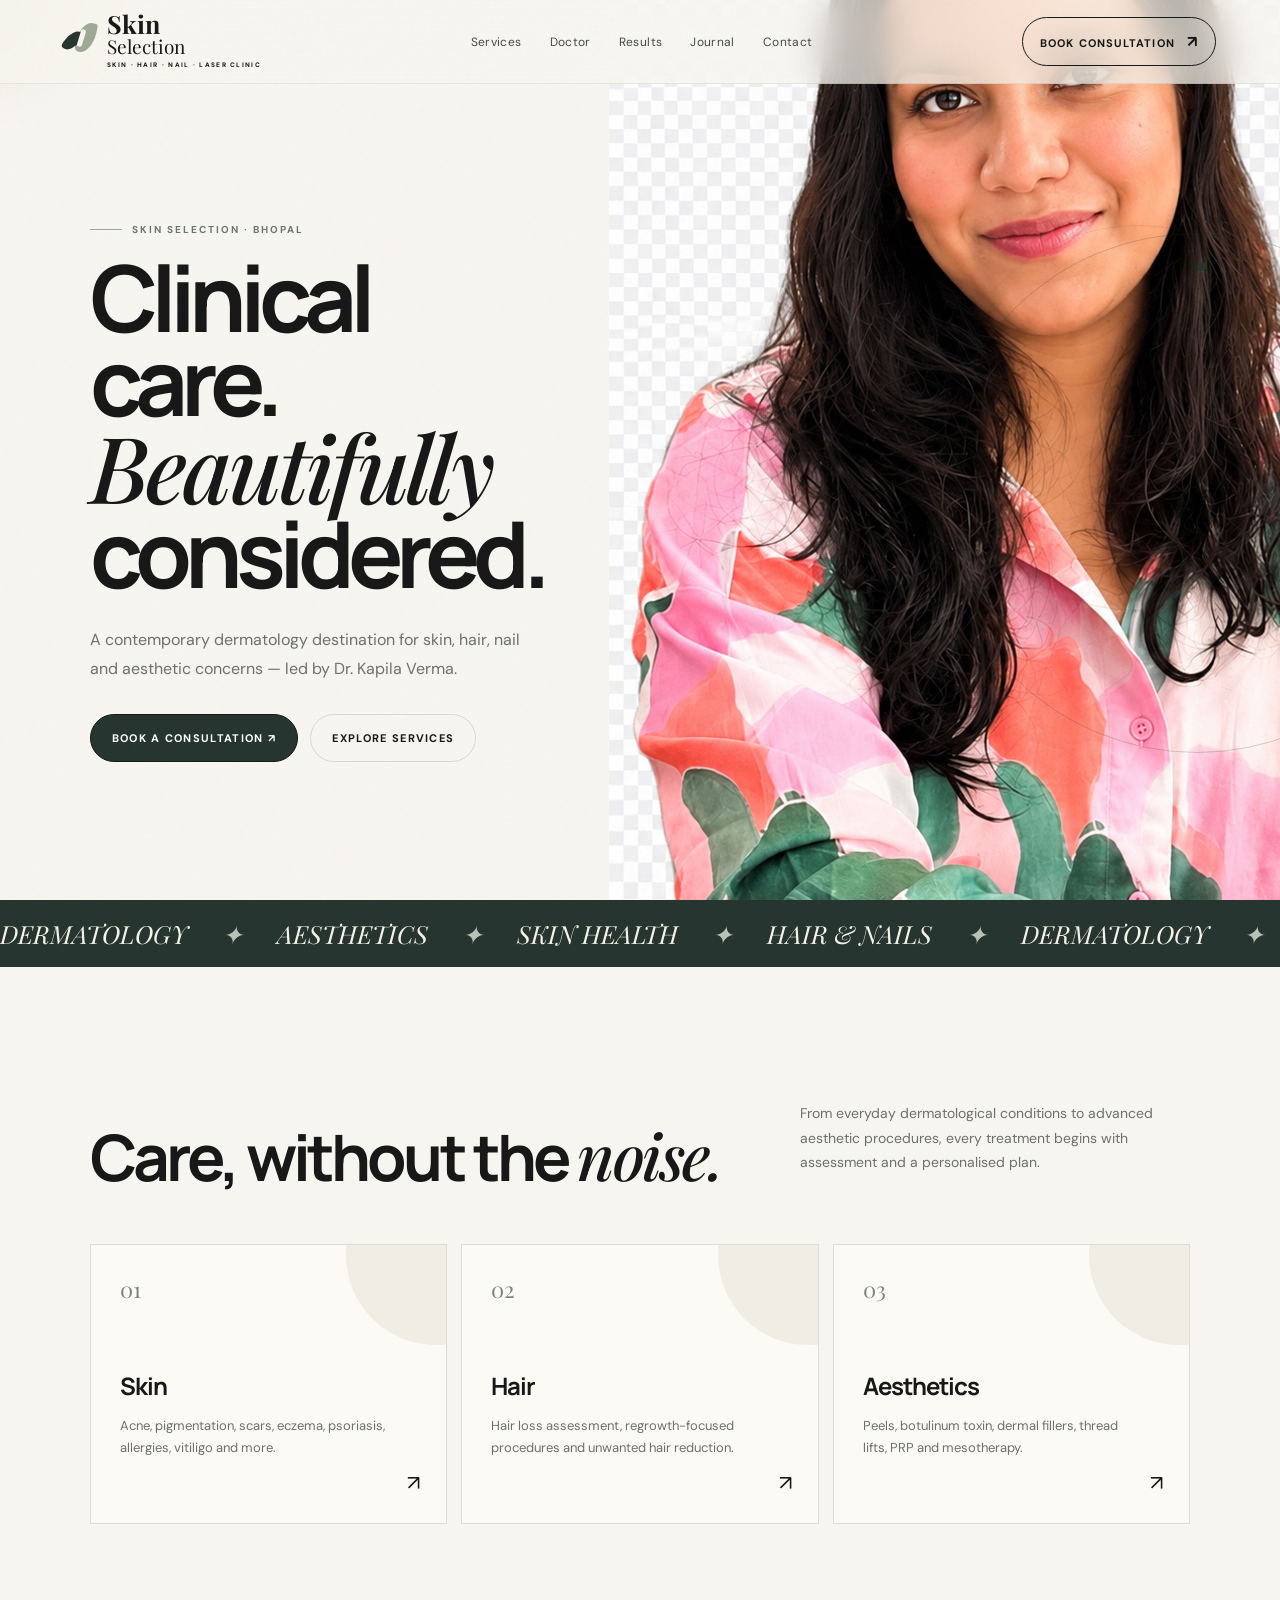
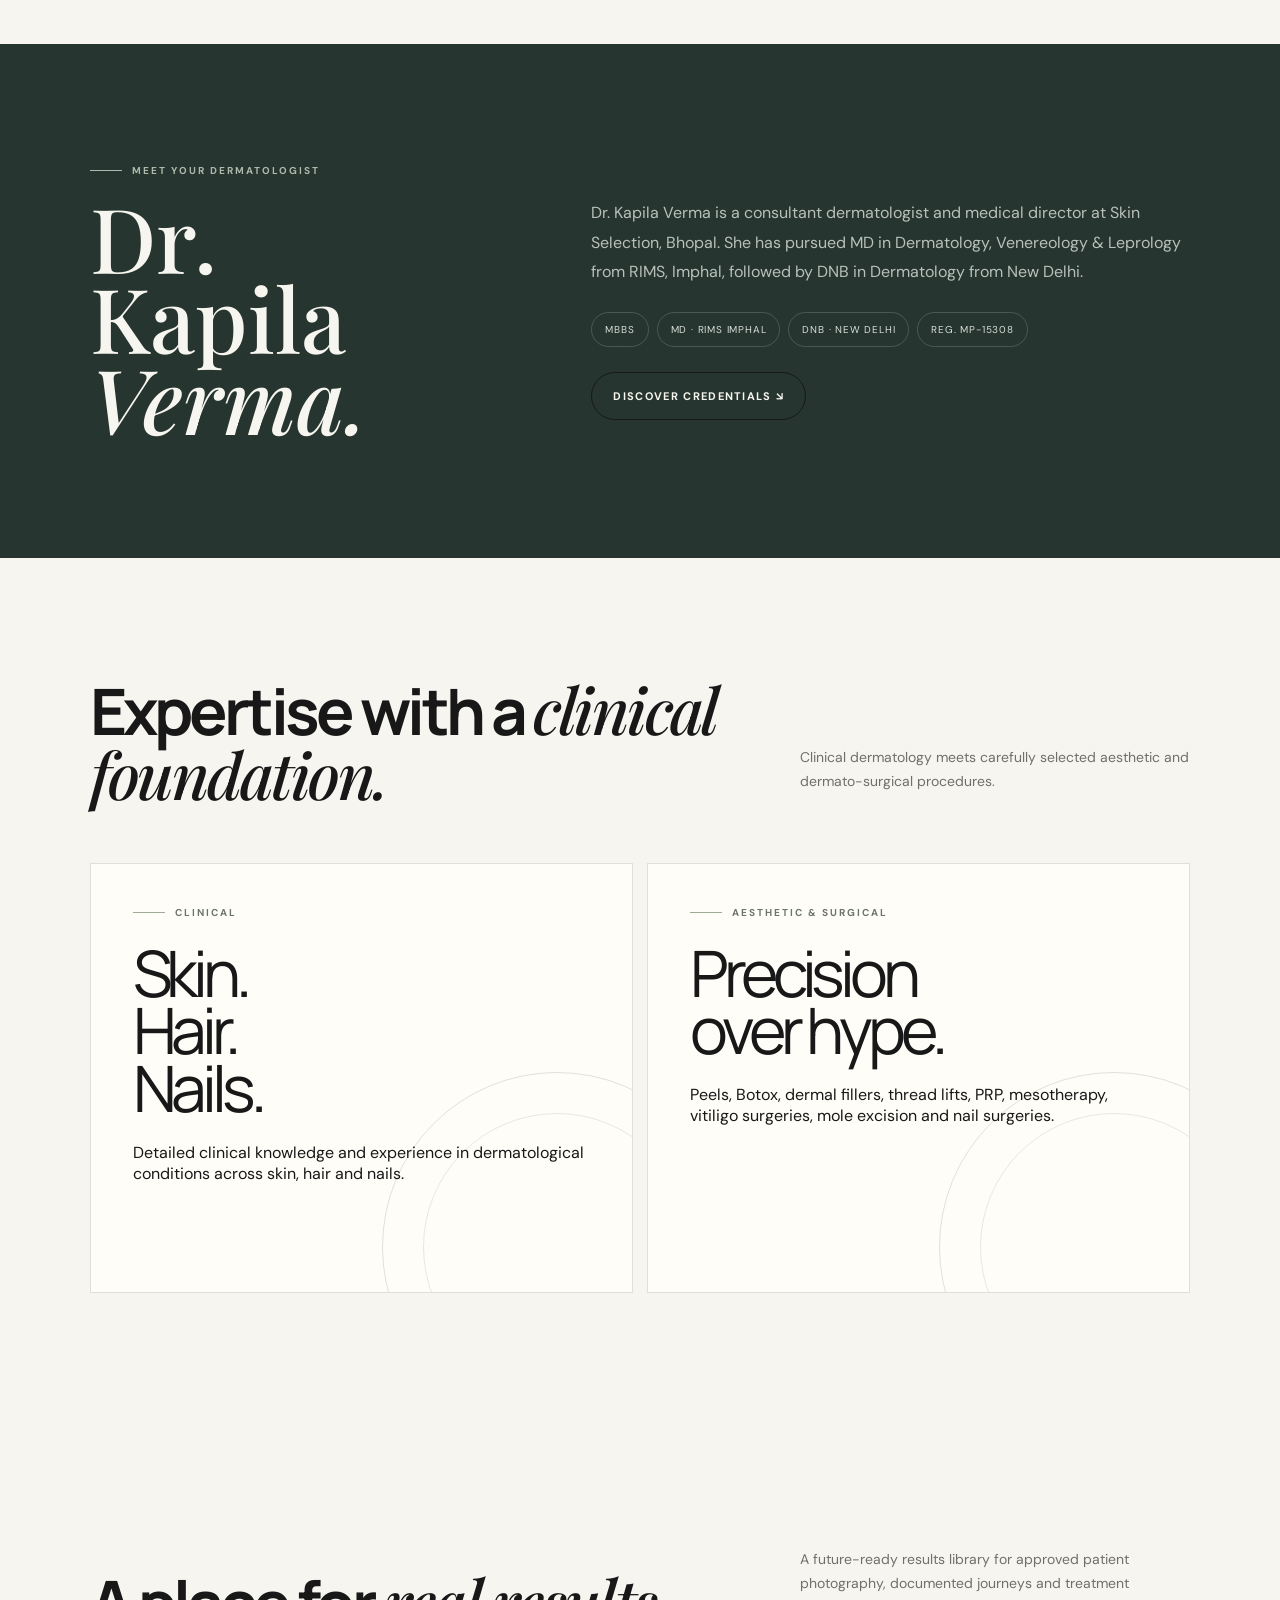
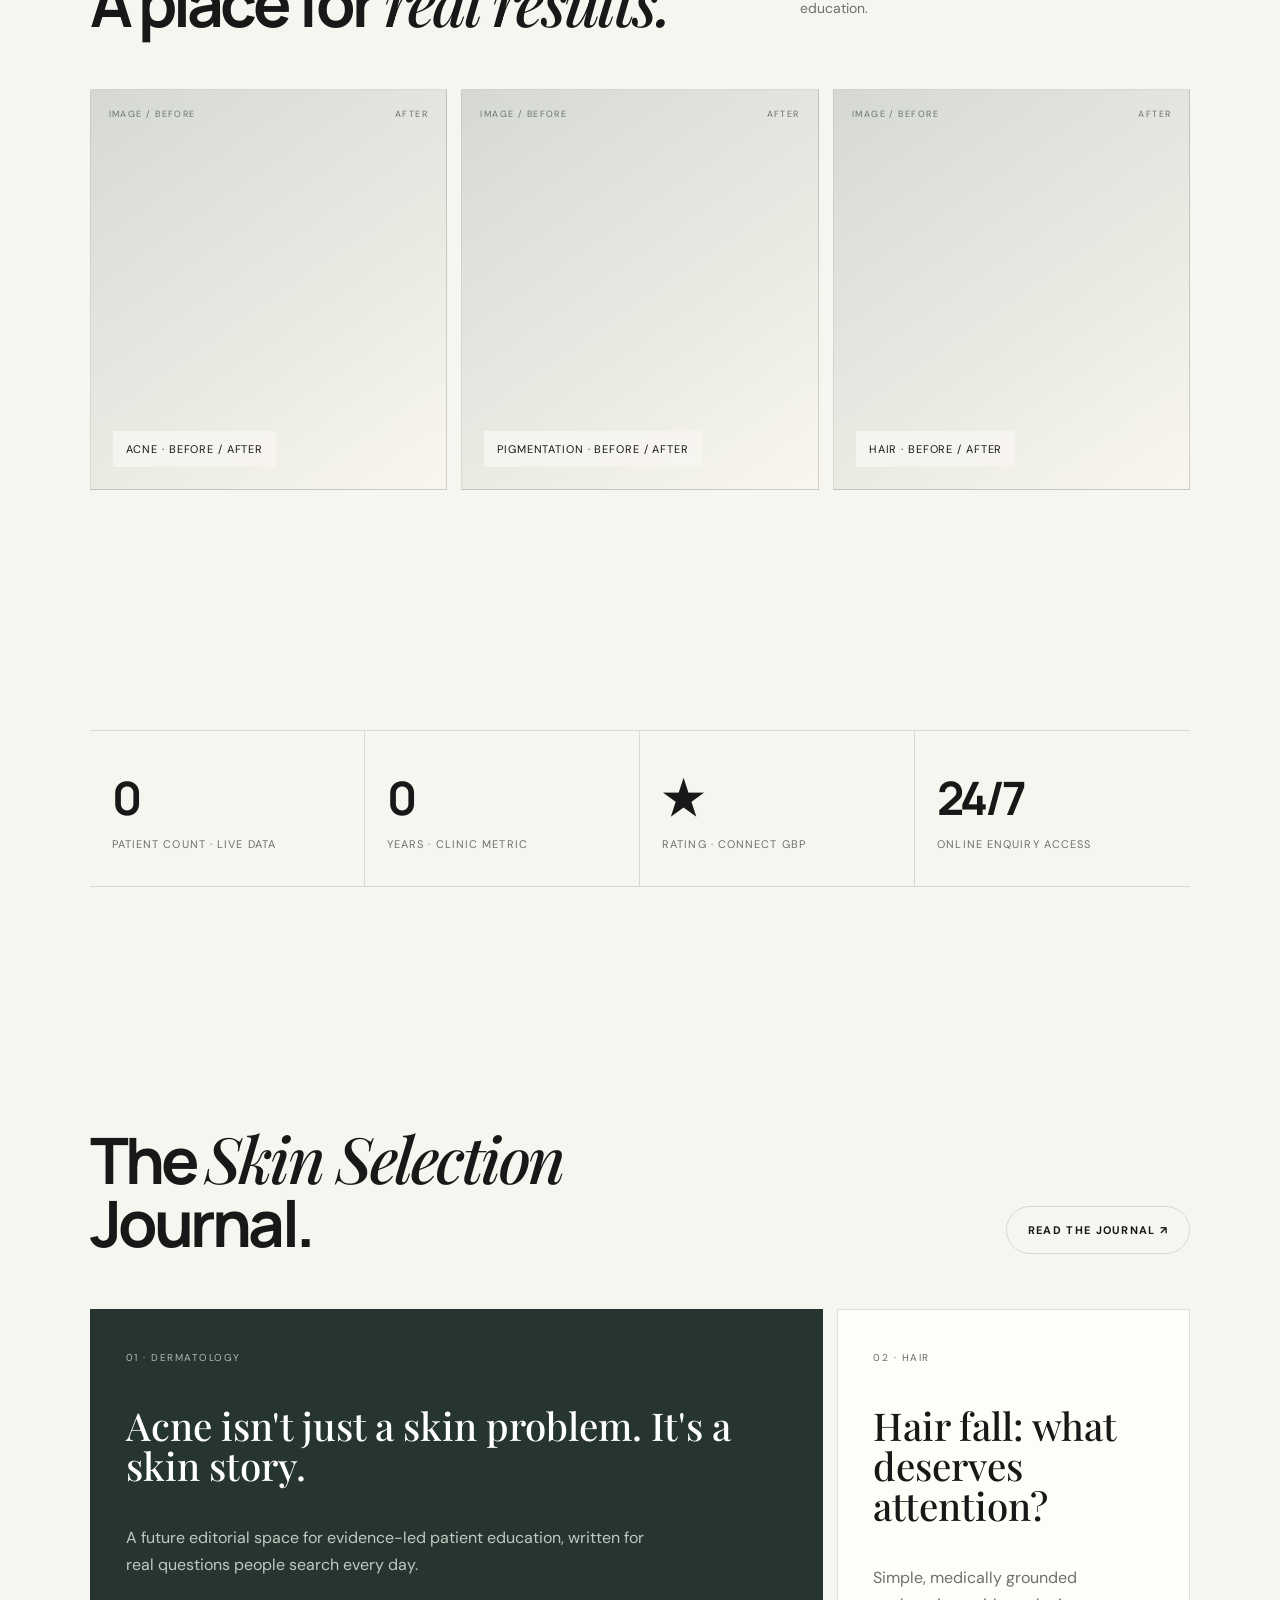
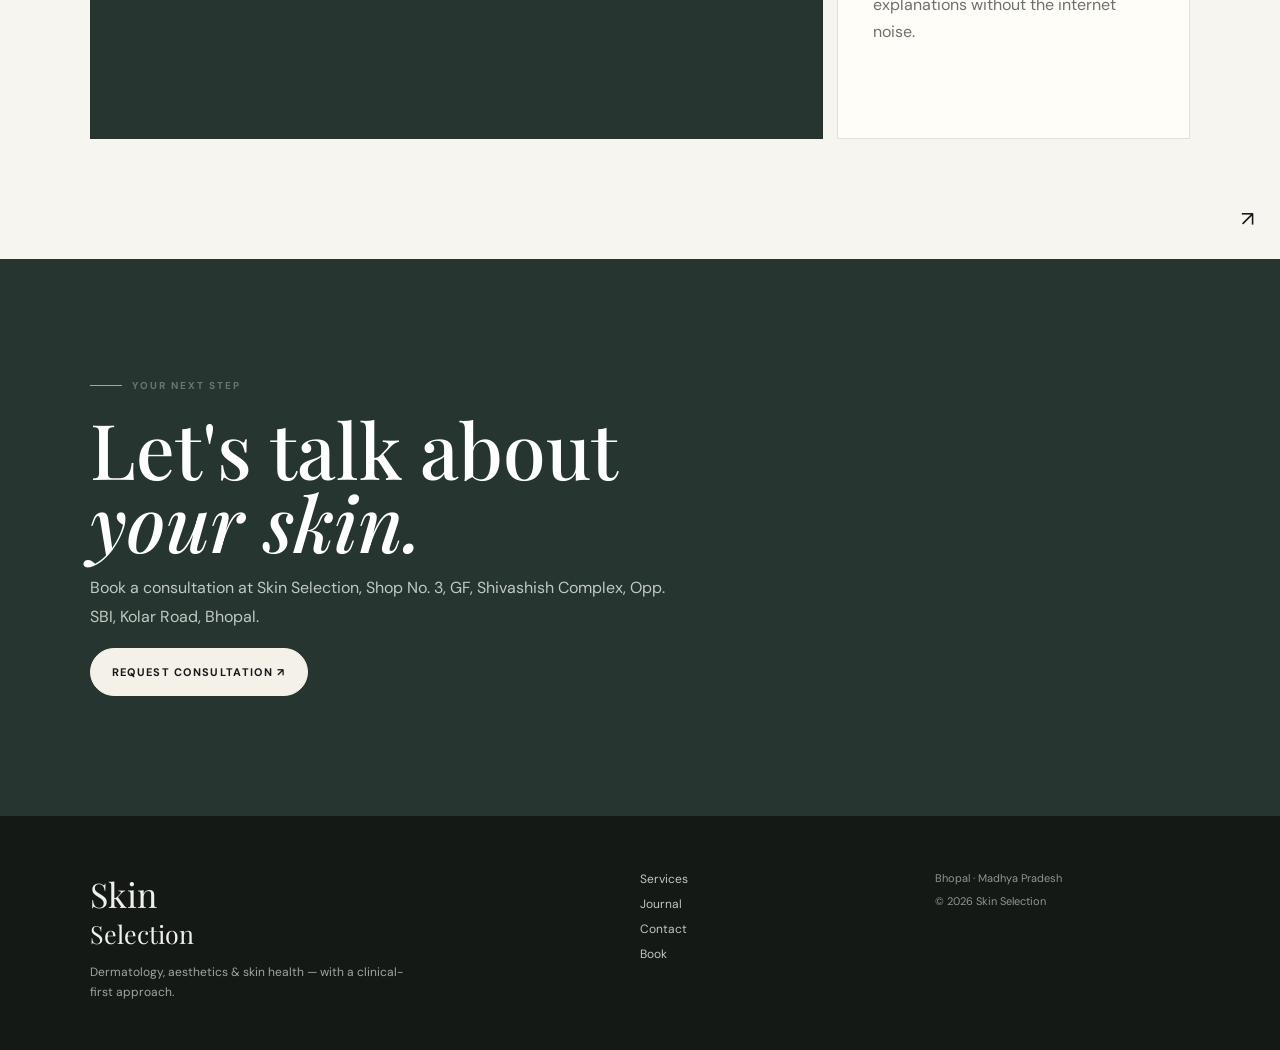
==== commit c7e32848: "Update index.html" ====
--- a/index.html
+++ b/index.html
@@ -28,7 +28,21 @@
   <p>A contemporary dermatology destination for skin, hair, nail and aesthetic concerns — led by Dr. Kapila Verma.</p>
   <div class="actions"><a class="btn primary" href="booking.html">Book a consultation ↗</a><a class="btn ghost" href="services.html">Explore services</a></div>
  </div>
- <div class="hero-art reveal"><div class="orbit"></div><div class="portrait-card"></div><div class="stamp">Dermatology<br>Skin · Hair · Nail<br>Bhopal</div></div>
+ <div class="hero-art reveal">
+  <div class="orbit"></div>
+
+  <img
+    class="doctor-portrait"
+    src="images/dr-kapila.png"
+    alt="Dr. Kapila Verma Wadhwani, consultant dermatologist at Skin Selection, Bhopal"
+  >
+
+  <div class="stamp">
+    Dermatology<br>
+    Skin · Hair · Nail<br>
+    Bhopal
+  </div>
+</div>
 </section>
 <div class="marquee"><div class="marquee-track">DERMATOLOGY <span>✦</span> AESTHETICS <span>✦</span> SKIN HEALTH <span>✦</span> HAIR &amp; NAILS <span>✦</span> DERMATOLOGY <span>✦</span> AESTHETICS <span>✦</span> SKIN HEALTH <span>✦</span> HAIR &amp; NAILS <span>✦</span></div></div>
 
@@ -97,4 +111,4 @@
     <span>© 2026 Skin Selection</span>
   </div>
 </footer>
-<script src="script.js"></script></body></html>+<script src="script.js"></script></body></html>
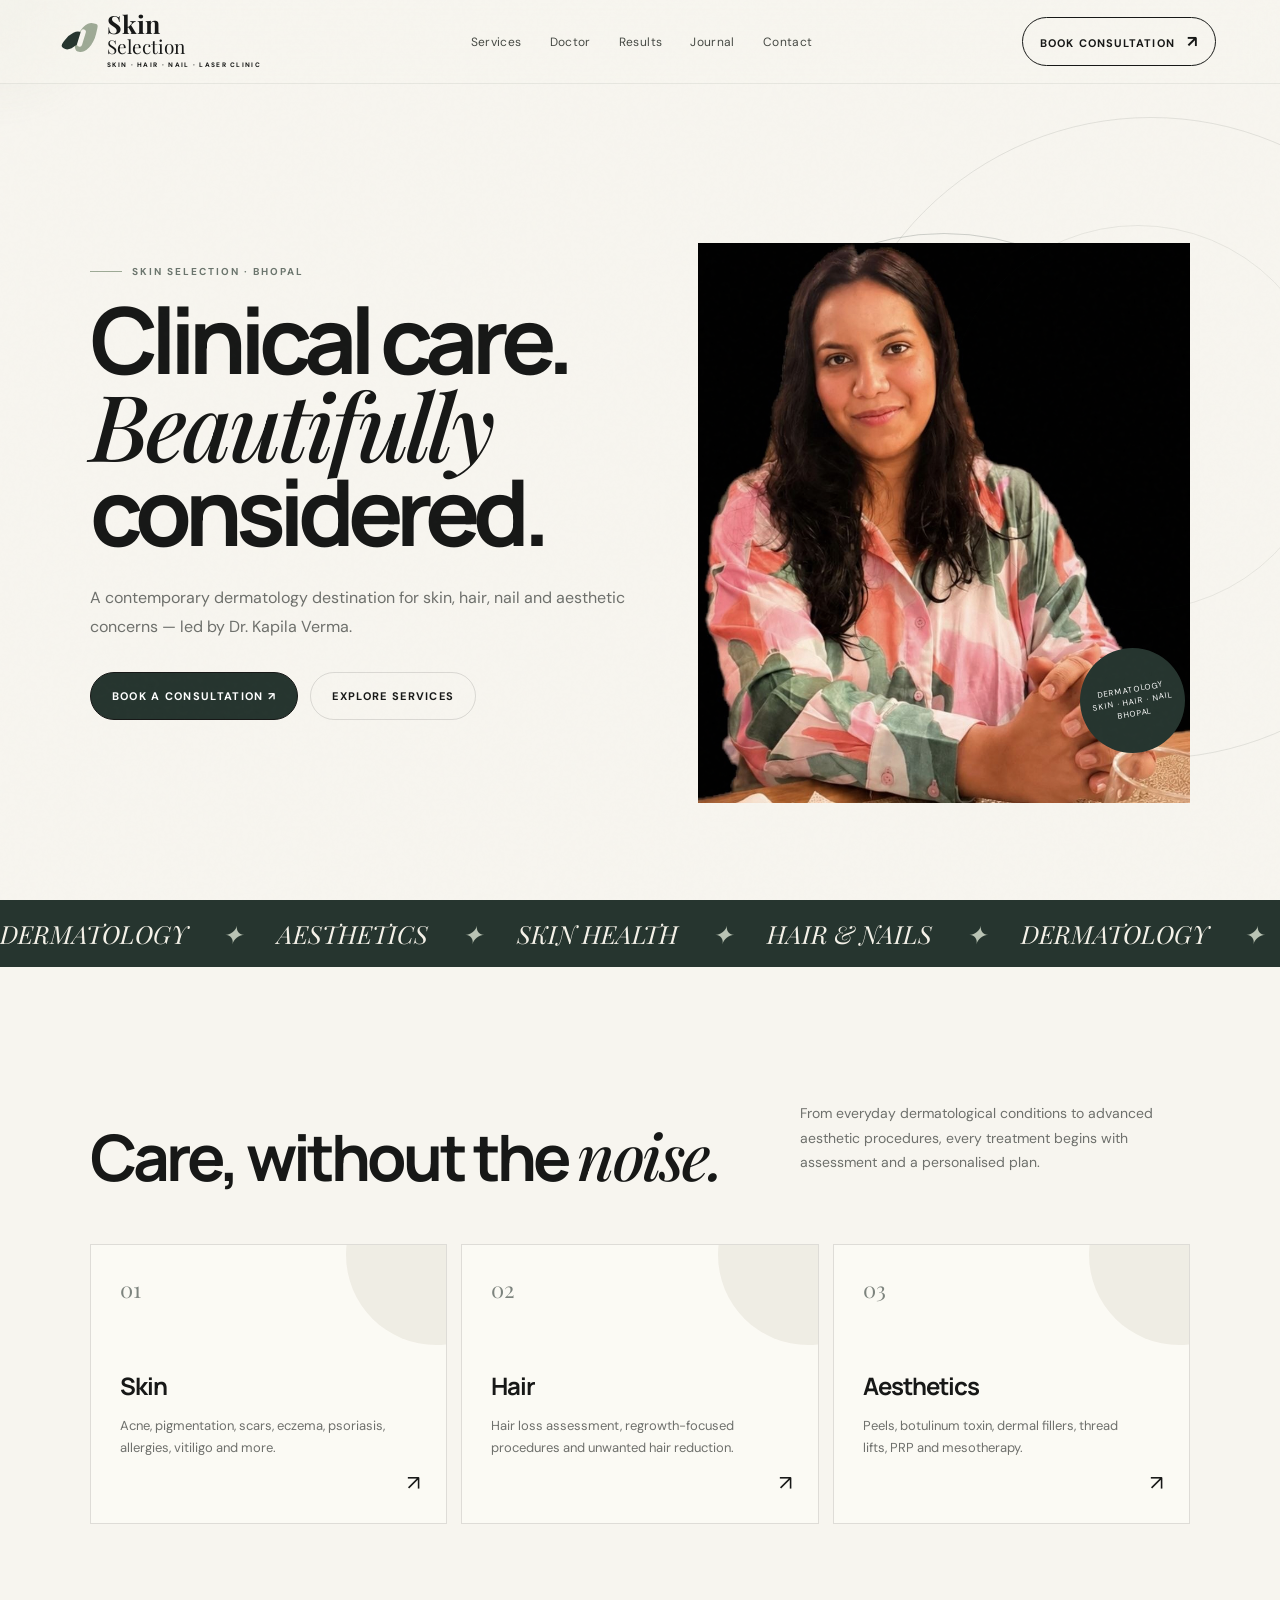
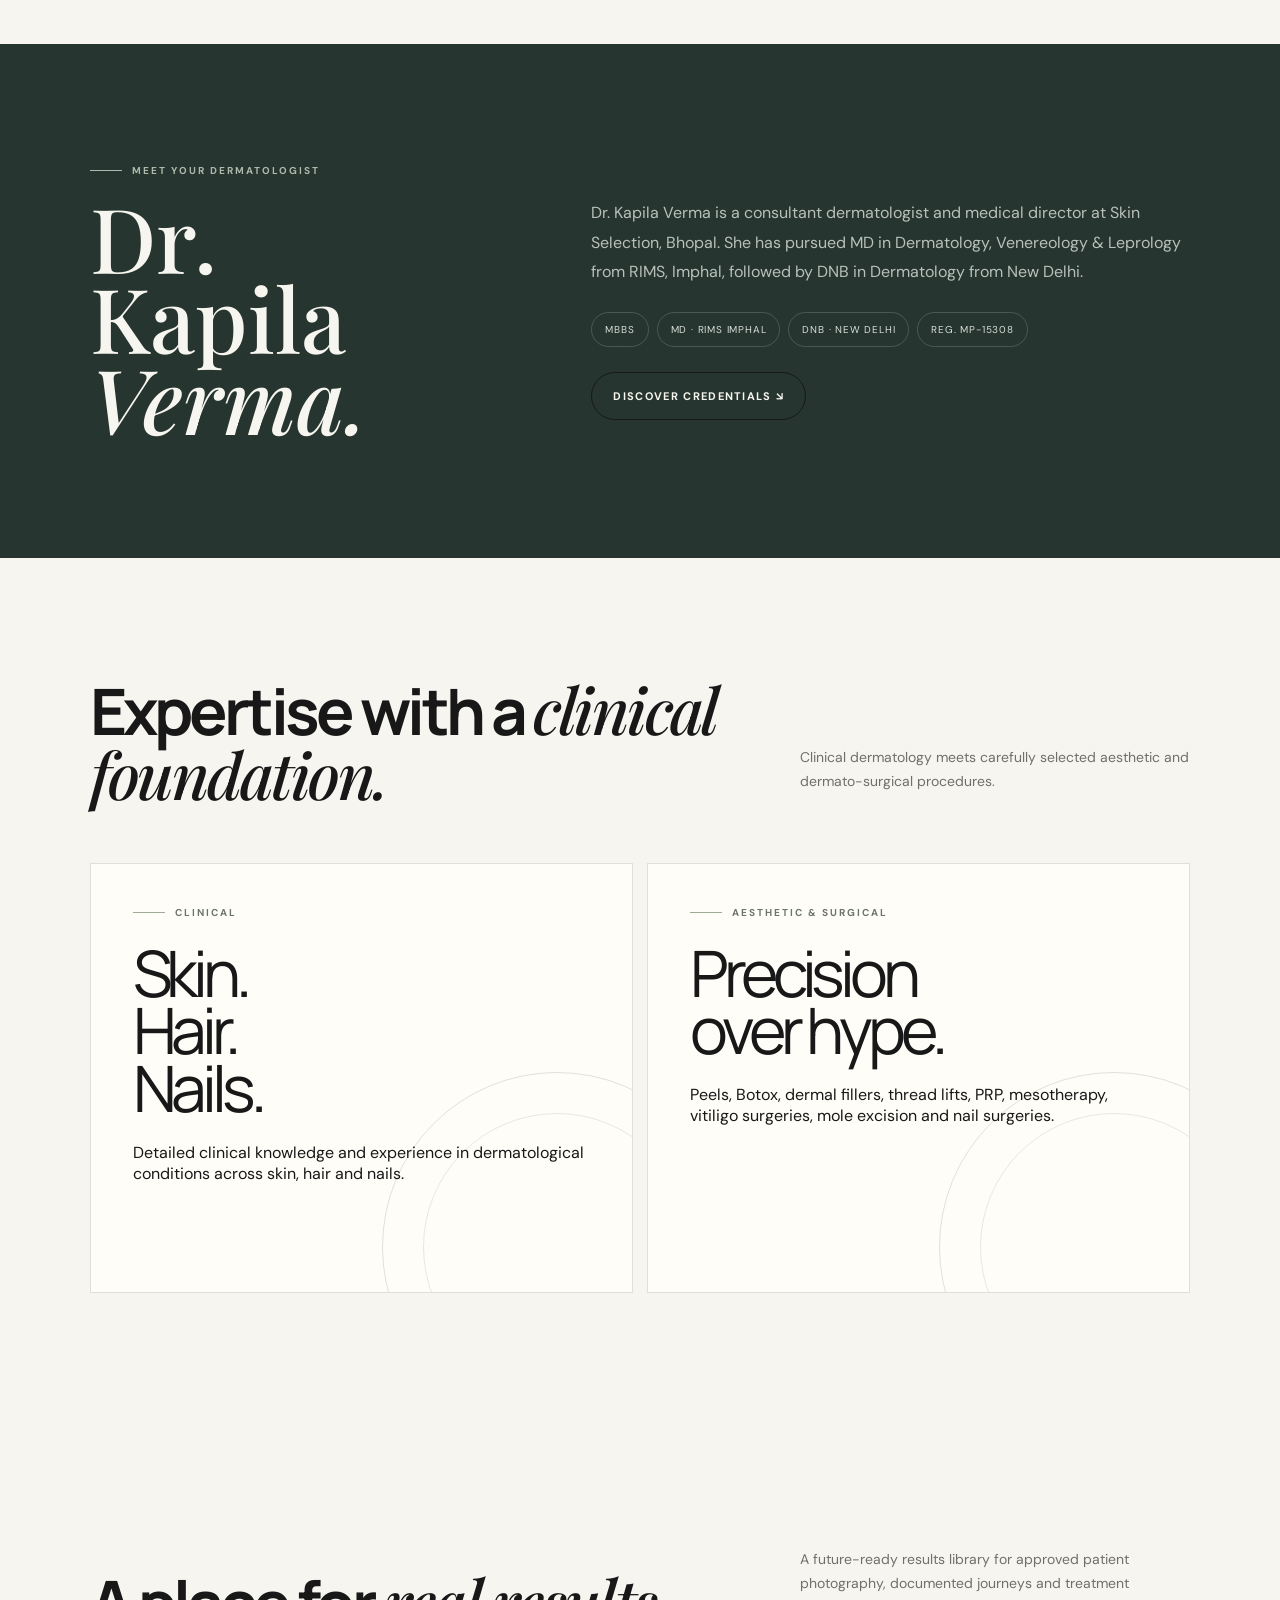
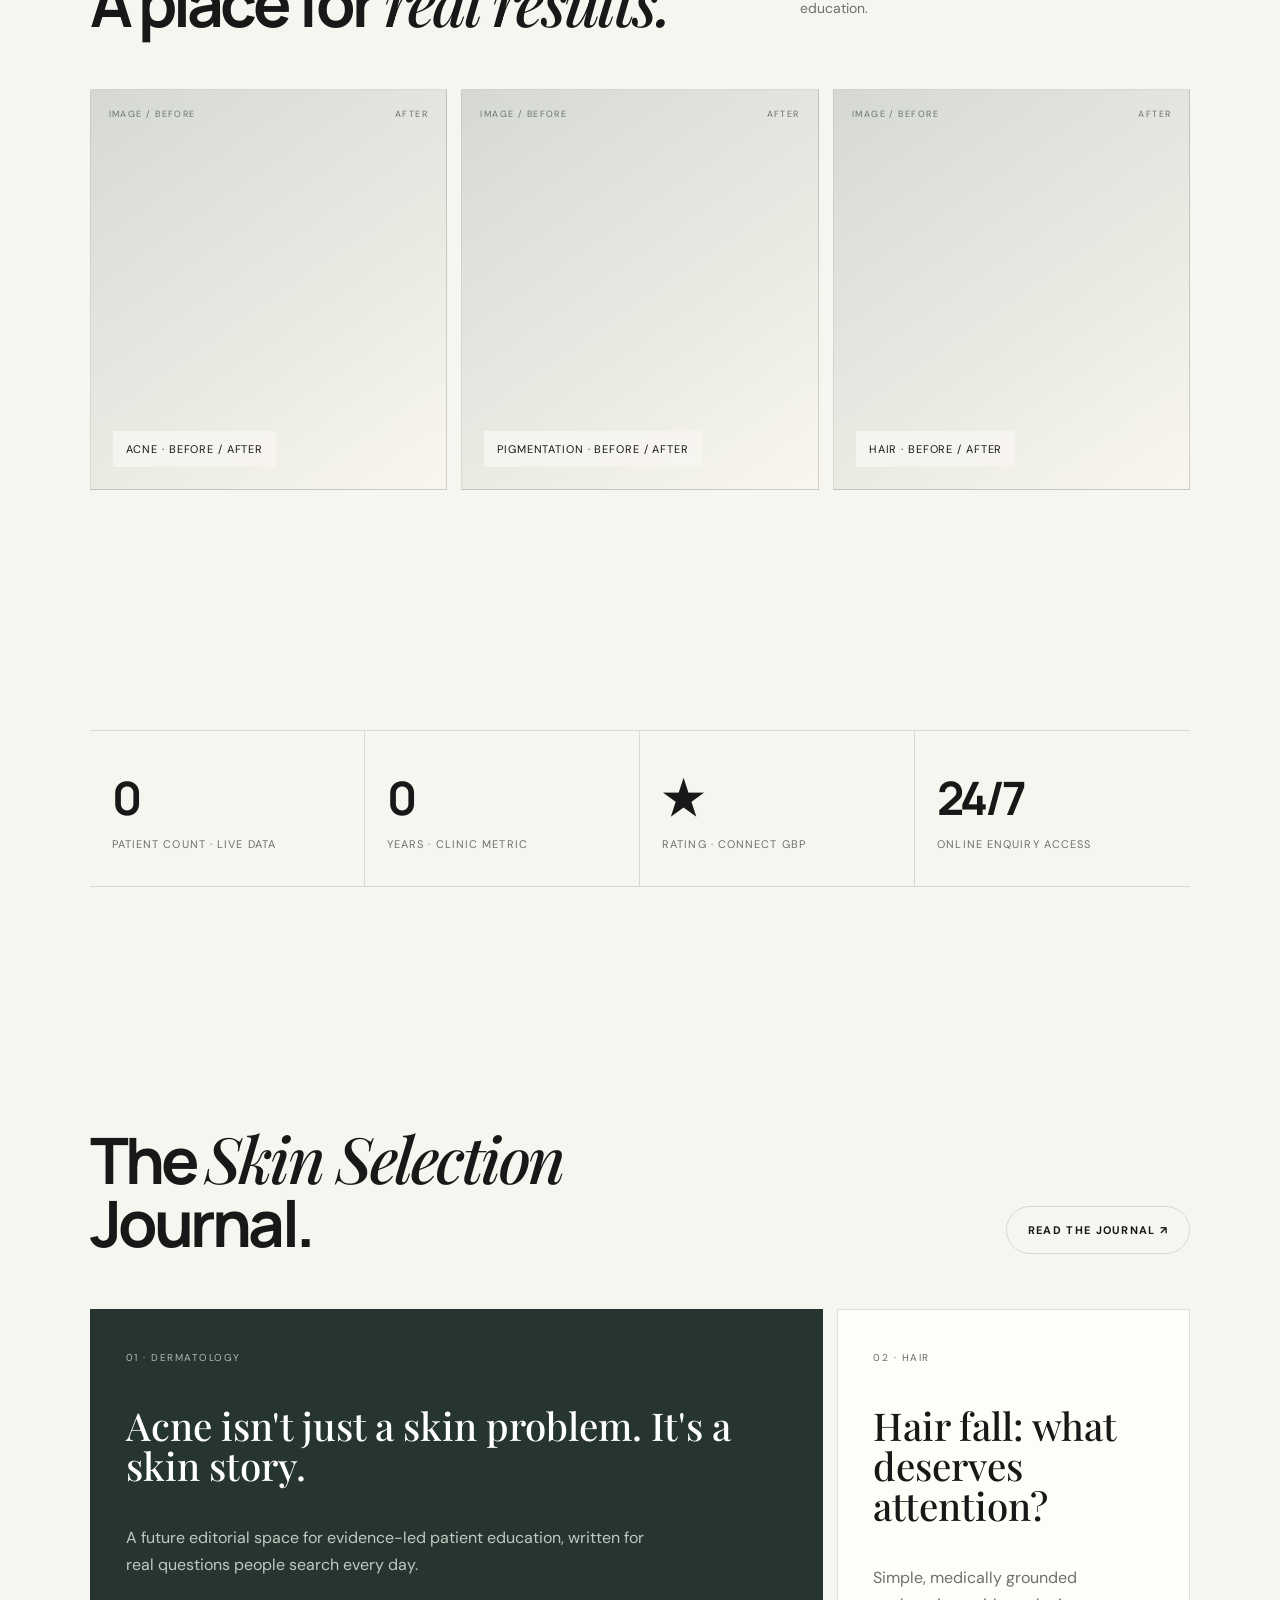
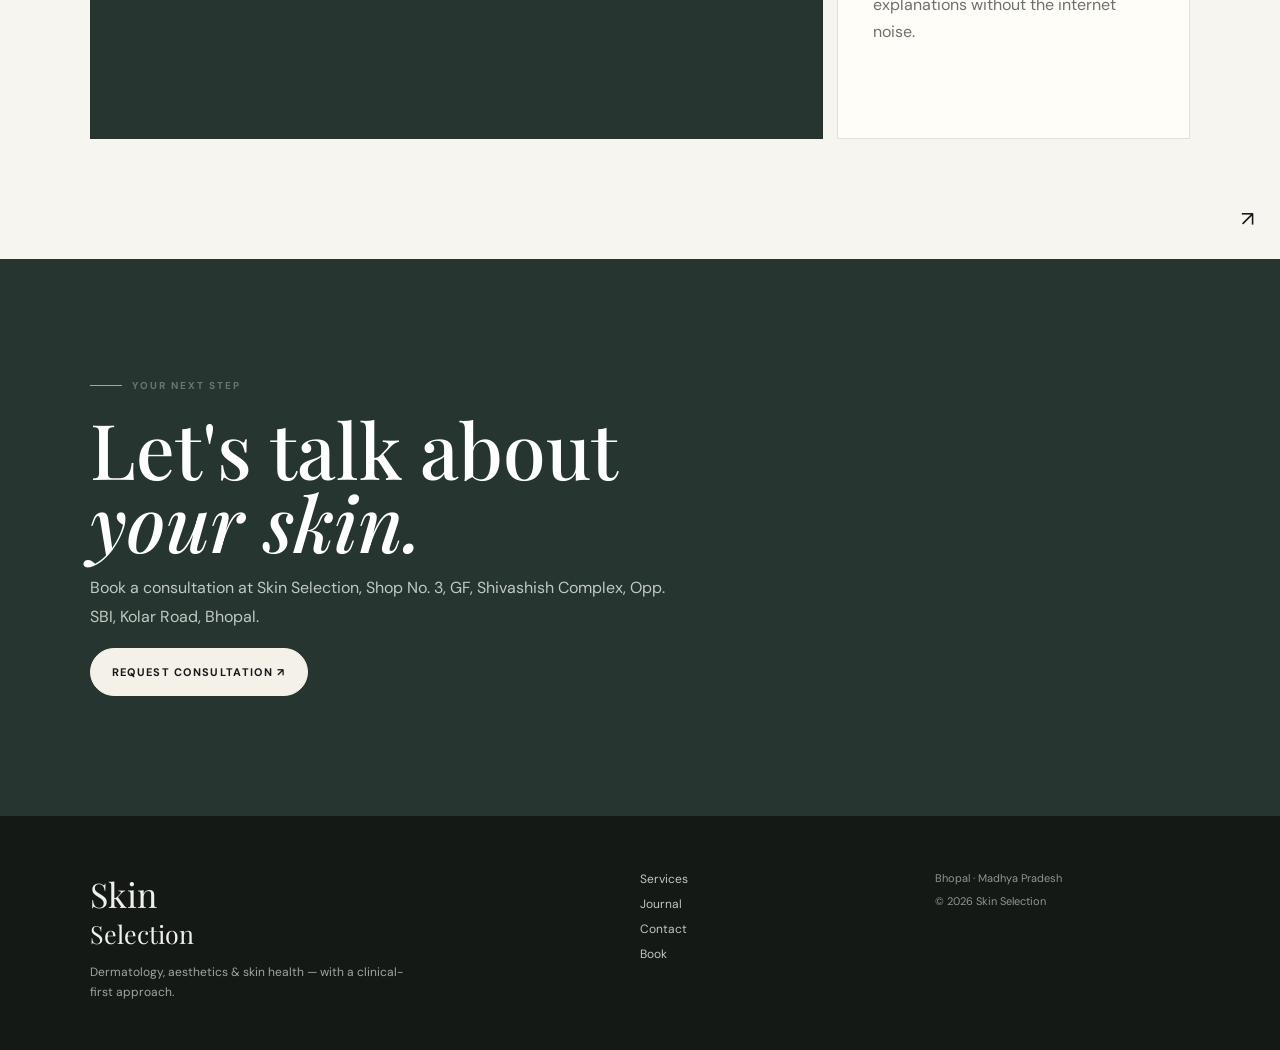
==== commit a769ab30: "Update index.html" ====
--- a/index.html
+++ b/index.html
@@ -33,7 +33,7 @@
 
   <img
     class="doctor-portrait"
-    src="images/dr-kapila.png"
+    src="images/dr-kapila.jpg"
     alt="Dr. Kapila Verma Wadhwani, consultant dermatologist at Skin Selection, Bhopal"
   >
 
--- a/style.css
+++ b/style.css
@@ -40,3 +40,48 @@
 .reveal{opacity:0;transform:translateY(28px);transition:opacity .8s ease,transform .8s cubic-bezier(.2,.7,.2,1)}.reveal.visible{opacity:1;transform:none}
 @media(max-width:900px){.nav{padding:0 5vw}.nav nav{display:none;position:absolute;top:84px;left:0;right:0;background:rgba(247,245,239,.97);padding:25px 7vw;flex-direction:column;align-items:flex-start;border-bottom:1px solid var(--line)}.nav nav.open{display:flex}.nav-cta{display:none}.menu{display:block}.hero{grid-template-columns:1fr;padding-top:135px}.hero-art{height:460px;order:-1}.portrait-card{height:390px;width:290px}.orbit{width:380px;height:380px}.cards,.result-grid,.service-list{grid-template-columns:1fr}.doctor,.split,.journal-grid,.contact-grid{grid-template-columns:1fr}.stats{grid-template-columns:1fr 1fr}.stat:nth-child(2){border-right:0}.stat{border-bottom:1px solid var(--line)}.footer{grid-template-columns:1fr}.section{padding:90px 7vw}.page-hero{padding-top:140px}.blog-card{grid-template-columns:60px 1fr}.blog-card .arrow{display:none}}
 @media(max-width:520px){h1{font-size:54px}.hero-art{height:390px}.portrait-card{height:330px;width:245px}.orbit{width:300px;height:300px}.stamp{right:0}.stats{grid-template-columns:1fr 1fr}.stat strong{font-size:34px}.section-head{display:block}.section-head p{margin-top:20px}.service-row{grid-template-columns:45px 1fr}.service-row>span:last-child{display:none}}
+
+/* Premium doctor portrait in the homepage hero */
+
+.hero-art {
+  position: relative;
+  isolation: isolate;
+  overflow: hidden;
+}
+
+.doctor-portrait {
+  position: absolute;
+  z-index: 2;
+  bottom: 0;
+  left: 50%;
+  transform: translateX(-50%);
+
+  width: 100%;
+  height: 100%;
+  object-fit: contain;
+  object-position: center bottom;
+
+  display: block;
+  border: 0;
+  border-radius: 0;
+  box-shadow: none;
+}
+
+/* Keep the decorative orbit behind the portrait */
+.hero-art .orbit {
+  z-index: 0;
+}
+
+/* Keep the location stamp visible */
+.hero-art .stamp {
+  z-index: 3;
+}
+
+@media (max-width: 768px) {
+  .doctor-portrait {
+    width: 100%;
+    height: 100%;
+    object-fit: contain;
+    object-position: center bottom;
+  }
+}
